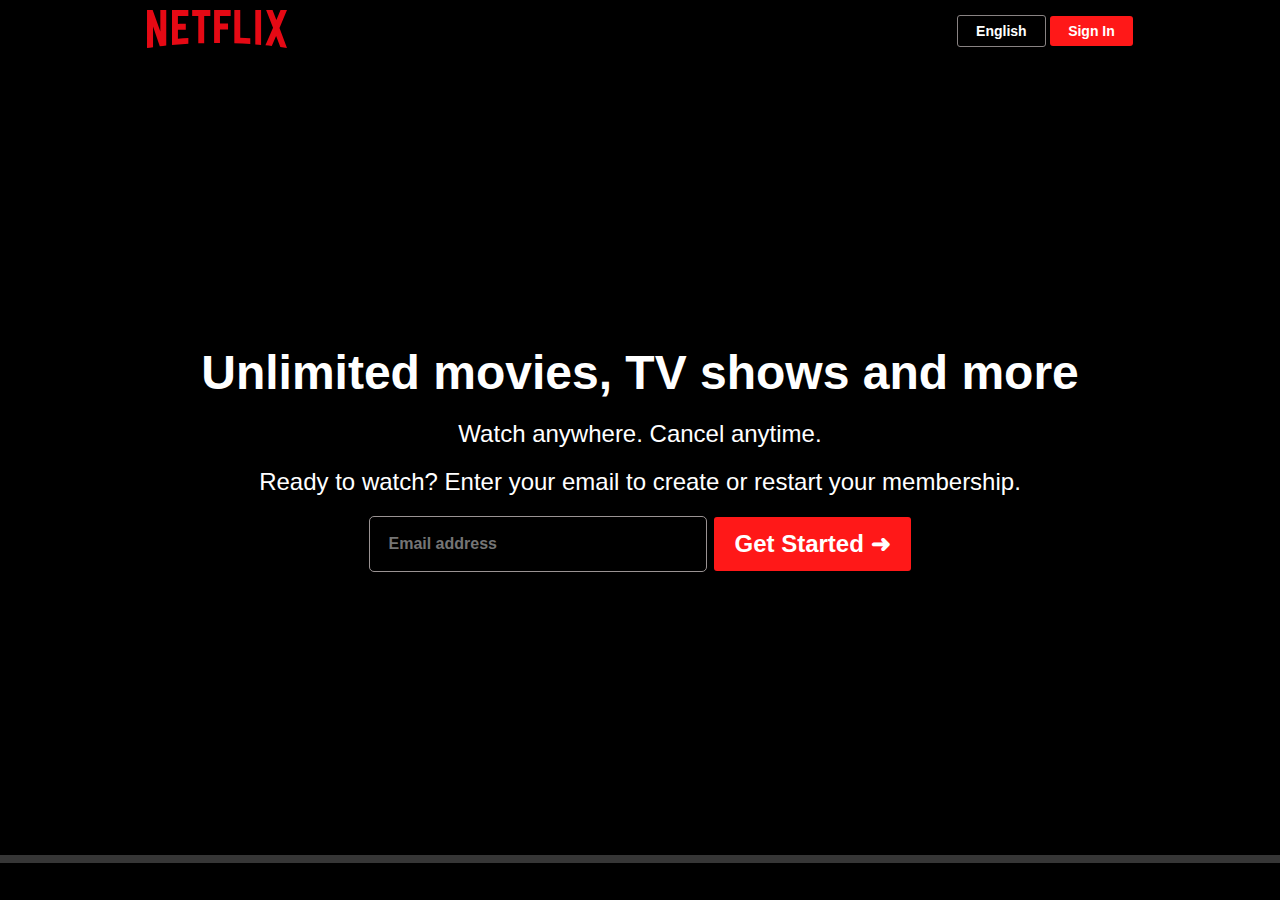
==== index.html @ cdfcf667 "17-April-24" ====
<!DOCTYPE html>
<html lang="en">

<head>
    <meta charset="UTF-8">
    <meta name="viewport" content="width=device-width, initial-scale=1.0">
    <link rel="stylesheet" href="css/index.css">
    <title>Document</title>
</head>

<body>
    <div class="main">
        <nav>
            <span><img width="53" src="assets/images/logo.svg" alt="Image 404"></span>
            <div>
                <button class="btn1">English</button>
                <button class="btn2">Sign In</button>
            </div>
        </nav>
        <div class="box">

        </div>
        <div class="hero">
            <span>Unlimited movies, TV shows and more</span>
            <span>Watch anywhere. Cancel anytime.</span>
            <span>Ready to watch? Enter your email to create or restart your membership.</span>
            <div>
                <input type="email" placeholder="Email address">
                <button class="btn3">Get Started &#10140;</button>
            </div>
        </div>
        <div class="line"></div>
    </div>
</body>

</html>
---- css/index.css ----
body{
    margin: 0;
    font-family: 'Segoe UI', Tahoma, Geneva, Verdana, sans-serif;
    background-color: black;
}

.main{
    background-image: url(assets/images/bg.jpg);
    height: 95vh;
    background-size: max(1200px,100vw);
    background-position: center center;
    background-repeat: no-repeat;
    position: relative;
}

.main .box{
    height: 95vh;
    width: 100%;
    opacity: 0.44;
    background-color: black;
    position: absolute;
    top: 0;
}

nav{
    top: 0;
    display: flex;
    max-width: 80vw;
    align-items: center;
    margin: auto;
    justify-content: space-between;
    height: 62px;
    max-width: 77vw;
}

nav img{
    width: 140px;
    position: relative;
    z-index: 10;
    
}

.hero{
    height: calc(100% - 62px);
    display: flex;
    flex-direction: column;
    color: white;
    align-items: center;
    justify-content: center;
    position: relative;
    gap: 20px;
    padding: 0px 30px;
}

.hero> :nth-child(1){
    font-weight: 900;
    font-size: 48px;
    text-align: center;
}

.hero>:nth-child(2){
    font-weight: 400;
    font-size: 24px;
    text-align: center;
}

.hero> :nth-child(3){
    font-weight: 400;
    font-size: 24px;
    text-align: center;
}

.line{
    background-color: rgb(54, 54, 54);
    height:8px
}

.btn1{
    background-color: rgba(0, 0, 0, 0.458);
    color: white;
    position: relative;
    z-index: 10;
    border: 1px solid rgb(137, 131, 131);
    padding: 7px 18px;
    font-weight: 400;
    font-size: 14px;
    border-radius: 3px;
    box-sizing: border-box;
    font-weight: bold;
}

.btn2{
    color: rgb(255, 255, 255);
    background-color: rgb(255, 24, 24);
    position: relative;
    z-index: 10;
    border: none;
    padding: 7px 18px;
    font-weight: 400;
    font-size: 14px;
    border-radius: 3px;
    font-weight: bold;
}

.btn3{
    color: rgb(255, 255, 255);
    background-color: rgb(255, 24, 24);
    position: relative;
    z-index: 10;
    border: none;
    padding: 13px 20px;
    font-size: 24px;
    border-radius: 3px;
    font-weight: bold;
}

input[type="email"]{
    color: rgb(255, 0, 0);
    background-color: rgba(0, 0, 0, 0.8);
    position: relative;
    z-index: 10;
    border: none;
    padding: 7px 18px;
    font-size: 16px;
    height: 40px;
    width: 300px;
    border-radius: 5px;
    border:1px solid rgb(154, 147, 147);
}

input[placeholder="Email address"]{
    font-weight: bold;
}

.hero>div{
    display: flex;
    align-items: center;
    gap: 7px;
}
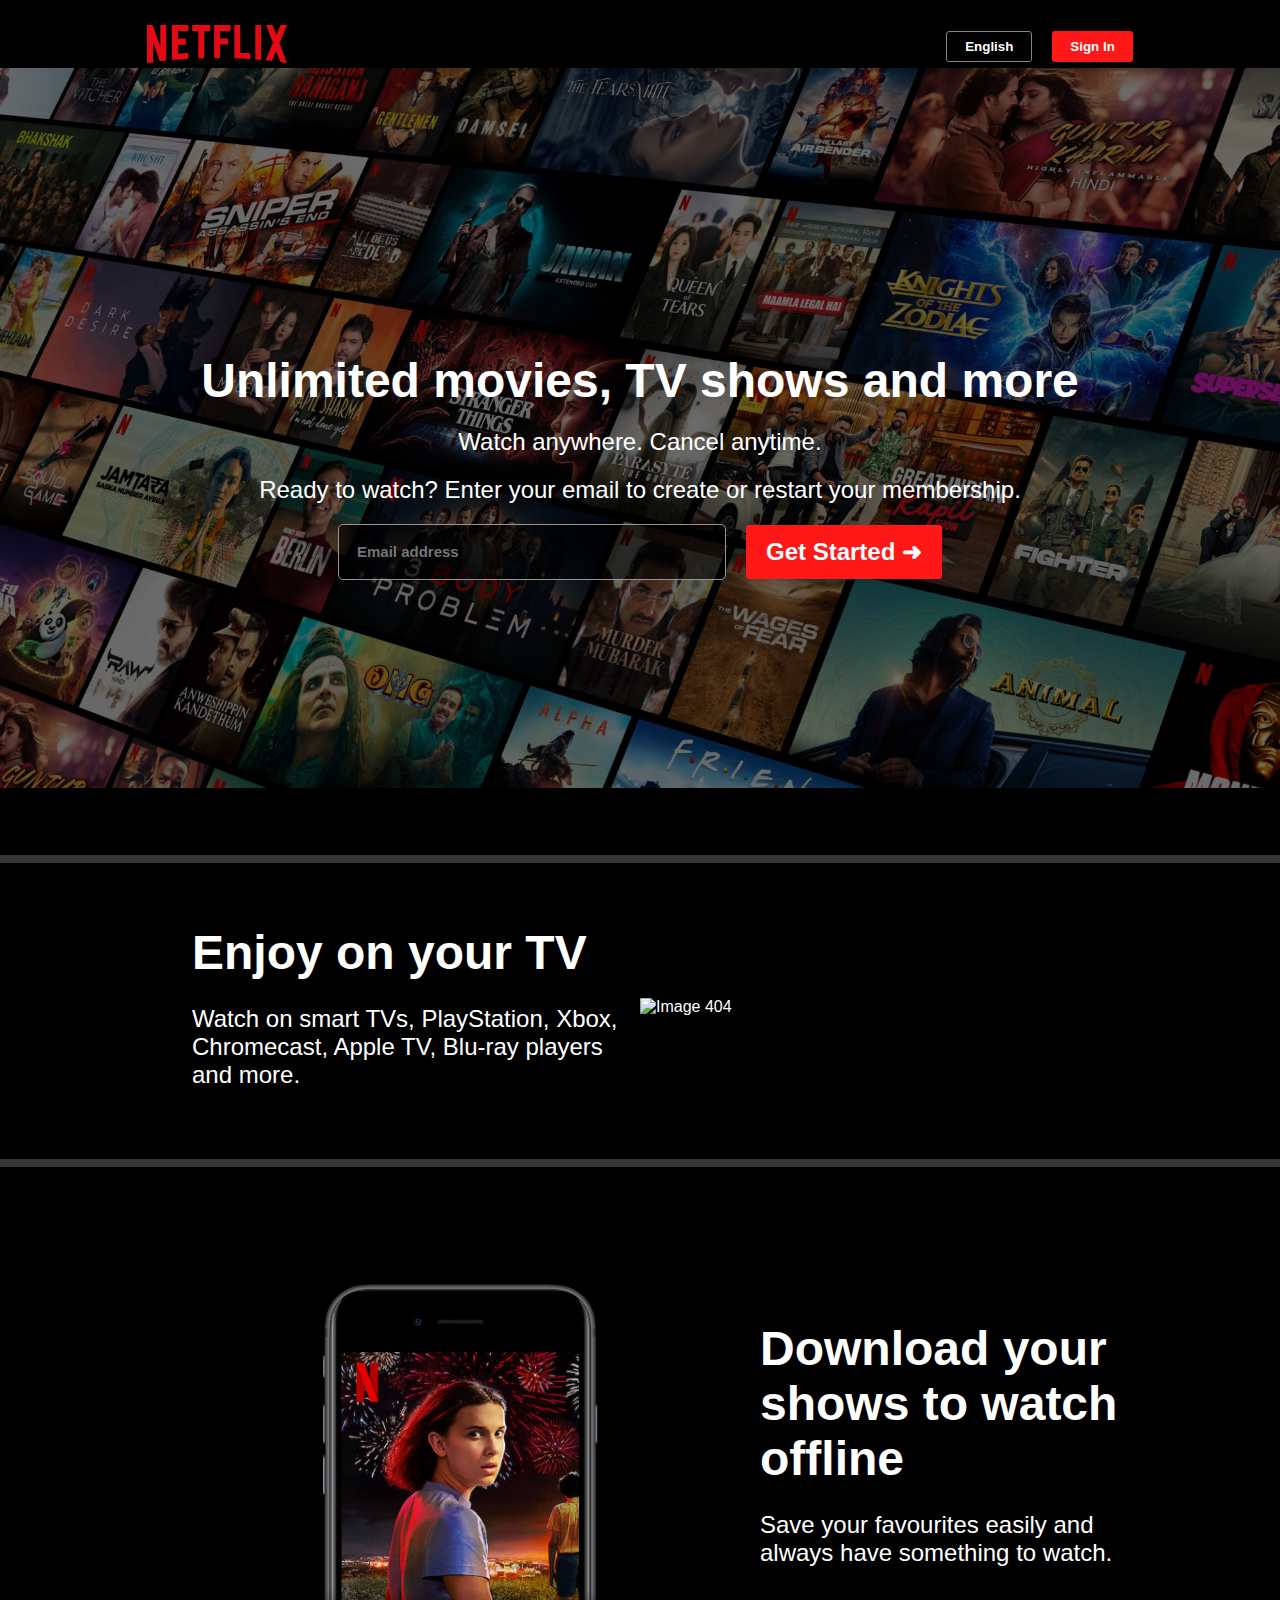
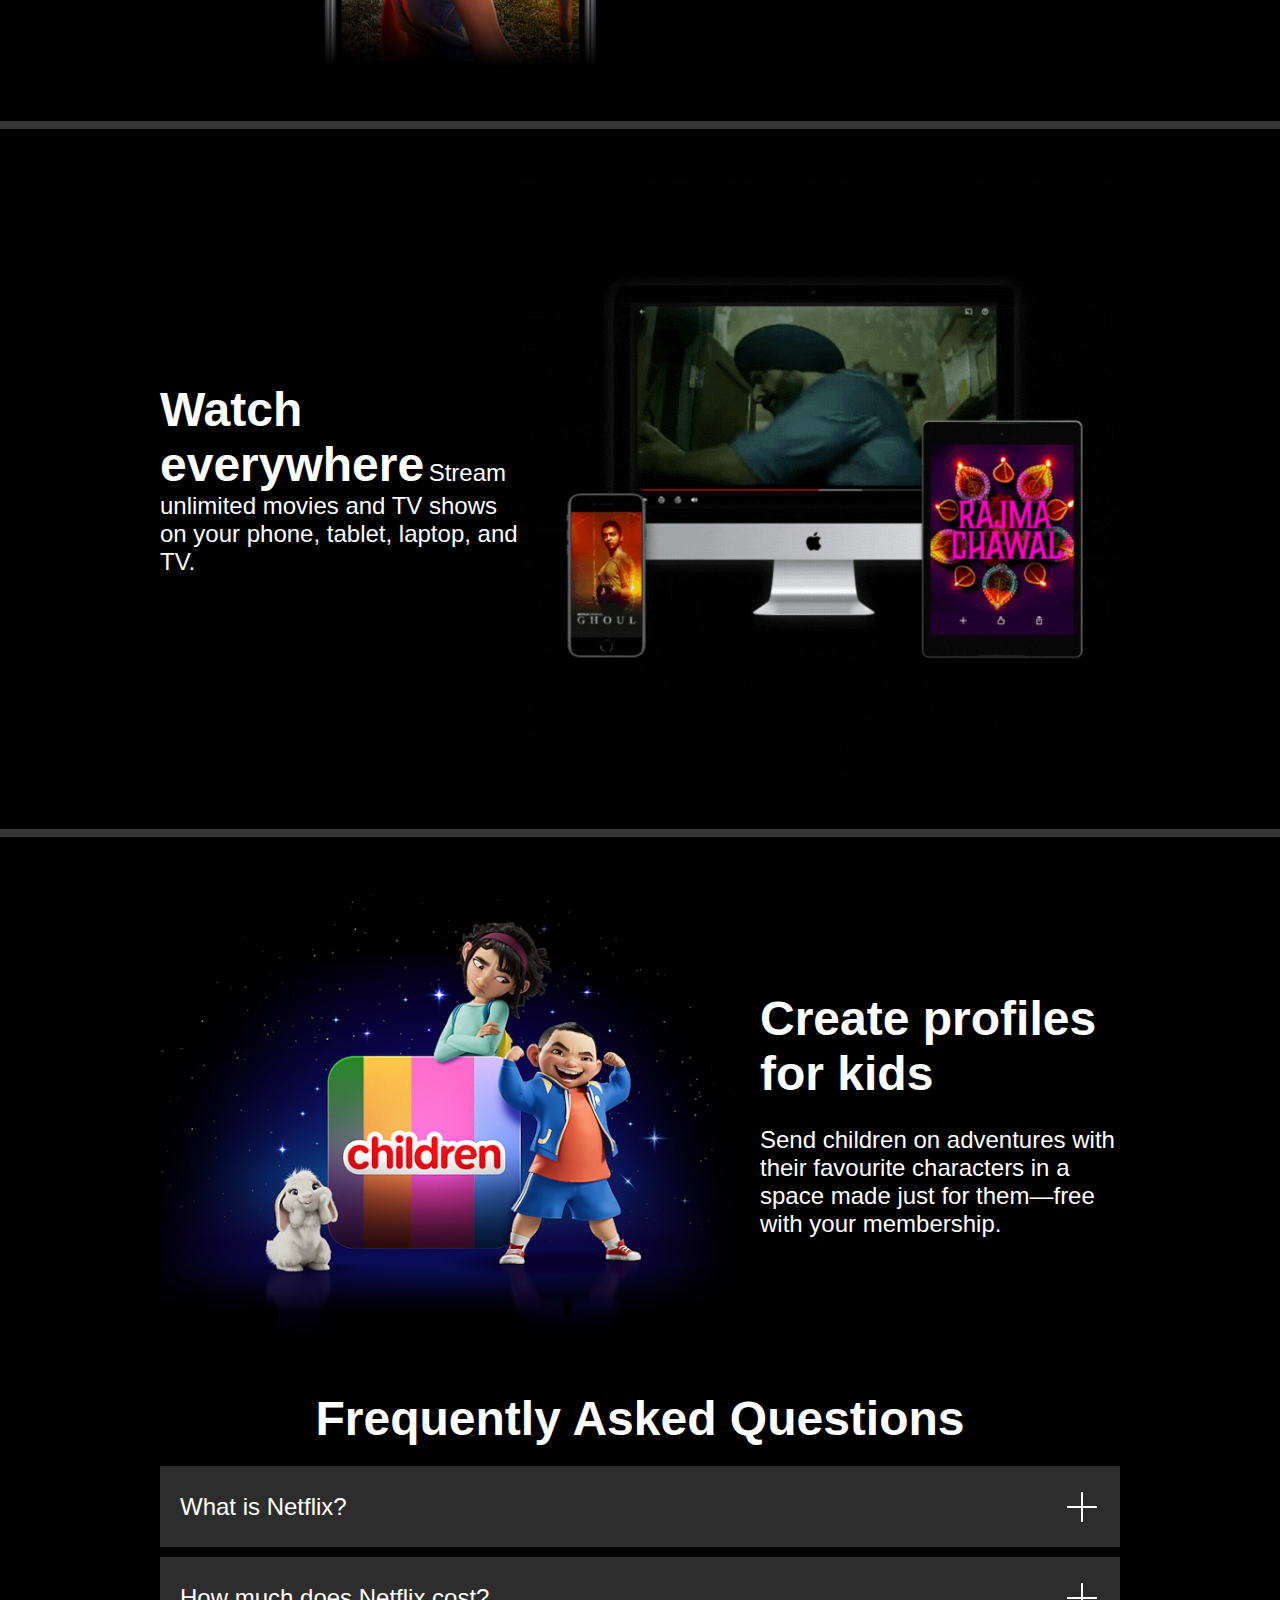
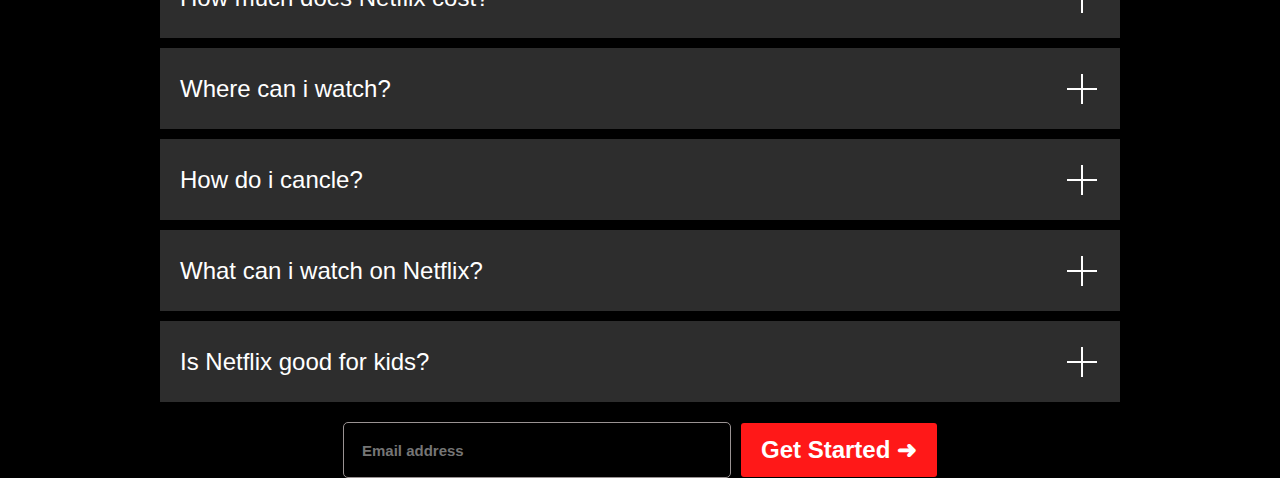
==== commit f1ed97d8: "18-April-24" ====
--- a/index.html
+++ b/index.html
@@ -5,13 +5,14 @@
     <meta charset="UTF-8">
     <meta name="viewport" content="width=device-width, initial-scale=1.0">
     <link rel="stylesheet" href="css/index.css">
+    <link rel="icon" type="image/x-icon" href="assets/favicon.ico">
     <title>Document</title>
 </head>
 
 <body>
     <div class="main">
         <nav>
-            <span><img width="53" src="assets/images/logo.svg" alt="Image 404"></span>
+            <span><img width="60" src="/assets/images/logo.svg" alt="Image 404"></span>
             <div>
                 <button class="btn1">English</button>
                 <button class="btn2">Sign In</button>
@@ -24,13 +25,96 @@
             <span>Unlimited movies, TV shows and more</span>
             <span>Watch anywhere. Cancel anytime.</span>
             <span>Ready to watch? Enter your email to create or restart your membership.</span>
-            <div>
+            <div class="email-in">
                 <input type="email" placeholder="Email address">
                 <button class="btn3">Get Started &#10140;</button>
             </div>
         </div>
         <div class="line"></div>
     </div>
+    <section class="first">
+        <div>
+            <span class="heading">Enjoy on your TV</span>
+            <span class="sub-heading">Watch on smart TVs, PlayStation, Xbox, Chromecast, Apple TV, Blu-ray players and
+                more.</span>
+        </div>
+        <div class="secImg">
+            <img src="/assets/images/first.gif" alt="Image 404">
+        </div>
+    </section>
+
+    <div class="line"></div>
+
+    <section class="second">
+        <div class="phoneImg">
+            <img src="/assets/images/mobile.jpg" alt="Image 404">
+        </div>
+        <div>
+            <span class="heading">Download your shows to watch offline</span>
+            <span class="sub-heading">Save your favourites easily and always have something to watch.</span>
+        </div>
+    </section>
+
+    <div class="line"></div>
+
+    <section class="second">
+
+        <div>
+            <span class="heading">Watch everywhere</span>
+            <span class="sub-heading">Stream unlimited movies and TV shows on your phone, tablet, laptop, and TV.</span>
+        </div>
+
+        <div class="macImg">
+            <img src="/assets/images/second.gif" alt="Image 404">
+        </div>
+    </section>
+
+    <div class="line"></div>
+
+    <section class="second">
+        <div class="phoneImg">
+            <img src="/assets/images/netflix-children.png" alt="Image 404">
+        </div>
+        <div>
+            <span class="heading">Create profiles for kids</span>
+            <span class="sub-heading">Send children on adventures with their favourite characters in a space made just
+                for them—free with your membership.</span>
+        </div>
+    </section>
+
+    <section class="faq">
+        <div><span class="heading">Frequently Asked Questions</span></div>
+        <div class="que sub-heading">
+            <div>
+                <div><span>What is Netflix?</span></div>
+                <div><img src="/assets/images/plus.svg" alt="Image 404"></div>
+            </div>
+            <div>
+                <div><span>How much does Netflix cost?</span></div>
+                <div><img src="/assets/images/plus.svg" alt="Image 404"></div>
+            </div>
+            <div>
+                <div><span>Where can i watch?</span></div>
+                <div><img src="/assets/images/plus.svg" alt="Image 404"></div>
+            </div>
+            <div>
+                <div><span>How do i cancle?</span></div>
+                <div><img src="/assets/images/plus.svg" alt="Image 404"></div>
+            </div>
+            <div>
+                <div><span>What can i watch on Netflix?</span></div>
+                <div><img src="/assets/images/plus.svg" alt="Image 404"></div>
+            </div>
+            <div>
+                <div><span>Is Netflix good for kids?</span></div>
+                <div><img src="/assets/images/plus.svg" alt="Image 404"></div>
+            </div>
+        </div>
+        <div class="email-in">
+            <input type="email" placeholder="Email address">
+            <button class="btn3">Get Started &#10140;</button>
+        </div>
+    </section>
 </body>
 
 </html>--- a/css/index.css
+++ b/css/index.css
@@ -5,7 +5,7 @@
 }
 
 .main{
-    background-image: url(assets/images/bg.jpg);
+    background-image: url(/assets/images/bg.jpg);
     height: 95vh;
     background-size: max(1200px,100vw);
     background-position: center center;
@@ -22,6 +22,11 @@
     top: 0;
 }
 
+.main div{
+    display: flex;
+    gap: 20px;
+}
+
 nav{
     top: 0;
     display: flex;
@@ -31,6 +36,7 @@
     justify-content: space-between;
     height: 62px;
     max-width: 77vw;
+    padding-top: 15px;
 }
 
 nav img{
@@ -40,8 +46,8 @@
     
 }
 
-.hero{
-    height: calc(100% - 62px);
+.hero {
+    height: calc(100% - 77px);
     display: flex;
     flex-direction: column;
     color: white;
@@ -52,88 +58,163 @@
     padding: 0px 30px;
 }
 
-.hero> :nth-child(1){
+.hero > :nth-child(1) {
     font-weight: 900;
     font-size: 48px;
     text-align: center;
 }
 
-.hero>:nth-child(2){
+.hero > :nth-child(2),
+.hero > :nth-child(3) {
     font-weight: 400;
     font-size: 24px;
     text-align: center;
 }
 
-.hero> :nth-child(3){
-    font-weight: 400;
-    font-size: 24px;
-    text-align: center;
-}
-
-.line{
+.line {
     background-color: rgb(54, 54, 54);
-    height:8px
-}
-
-.btn1{
+    height: 8px;
+}
+
+.btn1,
+.btn2,
+.btn3 {
+    color: white;
+    position: relative;
+    z-index: 10;
+    padding: 7px 18px;
+    font-weight: bold;
+    border-radius: 3px;
+}
+
+.btn1 {
     background-color: rgba(0, 0, 0, 0.458);
-    color: white;
-    position: relative;
-    z-index: 10;
     border: 1px solid rgb(137, 131, 131);
-    padding: 7px 18px;
-    font-weight: 400;
-    font-size: 14px;
-    border-radius: 3px;
-    box-sizing: border-box;
-    font-weight: bold;
-}
-
-.btn2{
-    color: rgb(255, 255, 255);
+}
+
+.btn2,
+.btn3 {
+    border: none;
+}
+
+.btn2 {
     background-color: rgb(255, 24, 24);
-    position: relative;
-    z-index: 10;
-    border: none;
-    padding: 7px 18px;
-    font-weight: 400;
-    font-size: 14px;
-    border-radius: 3px;
-    font-weight: bold;
-}
-
-.btn3{
-    color: rgb(255, 255, 255);
+}
+
+.btn3 {
     background-color: rgb(255, 24, 24);
-    position: relative;
-    z-index: 10;
-    border: none;
     padding: 13px 20px;
     font-size: 24px;
-    border-radius: 3px;
-    font-weight: bold;
-}
-
-input[type="email"]{
+}
+
+input[type="email"] {
     color: rgb(255, 0, 0);
-    background-color: rgba(0, 0, 0, 0.8);
+    background-color: rgba(0, 0, 0, 0.614);
     position: relative;
     z-index: 10;
-    border: none;
+    border: 1px solid rgb(154, 147, 147);
     padding: 7px 18px;
     font-size: 16px;
     height: 40px;
-    width: 300px;
+    width: 350px;
     border-radius: 5px;
-    border:1px solid rgb(154, 147, 147);
-}
-
-input[placeholder="Email address"]{
-    font-weight: bold;
-}
-
-.hero>div{
-    display: flex;
-    align-items: center;
-    gap: 7px;
+}
+
+input[placeholder="Email address"] {
+    font-weight: 600;
+    font-size: 15px;
+}
+
+.email-in {
+    display: flex;
+    align-items: center;
+    gap: 10px;
+}
+
+.first {
+    display: flex;
+    justify-content: center;
+    max-width: 70vw;
+    margin: auto;
+    color: white;
+    align-items: center;
+    padding: 70px 10px;
+}
+
+.first > div {
+    display: flex;
+    flex-direction: column;
+    gap: 25px;
+}
+
+.secImg img {
+    width: 35vw;
+}
+
+.heading,
+.sub-heading {
+    font-weight: 900;
+    font-size: 48px;
+    color: white;
+}
+
+.sub-heading {
+    font-weight: 400;
+    font-size: 24px;
+}
+
+.second {
+    display: flex;
+    align-items: center;
+    justify-content: center;
+    max-width: 75vw;
+    margin: auto;
+    padding: 50px 10px;
+}
+
+.second img {
+    height: 450px;
+}
+
+.second > :nth-child(2) {
+    display: flex;
+    flex-direction: column;
+    gap: 25px;
+}
+
+.macImg img {
+    height: 600px;
+}
+
+.faq {
+    display: flex;
+    flex-direction: column;
+    align-items: center;
+    justify-content: center;
+    row-gap: 20px;
+}
+
+.que {
+    display: flex;
+    flex-direction: column;
+    row-gap: 10px;
+    margin: 0px 20px;
+}
+
+.que div {
+    display: flex;
+    background-color: rgb(45, 45, 45);
+    width: 75vw;
+    height: 9vh;
+    justify-content: space-between;
+    align-items: center;
+    margin: 0px 20px;
+}
+
+.que div div {
+    width: fit-content;
+}
+
+.tes1 img {
+    filter: hue-rotate(100deg);
 }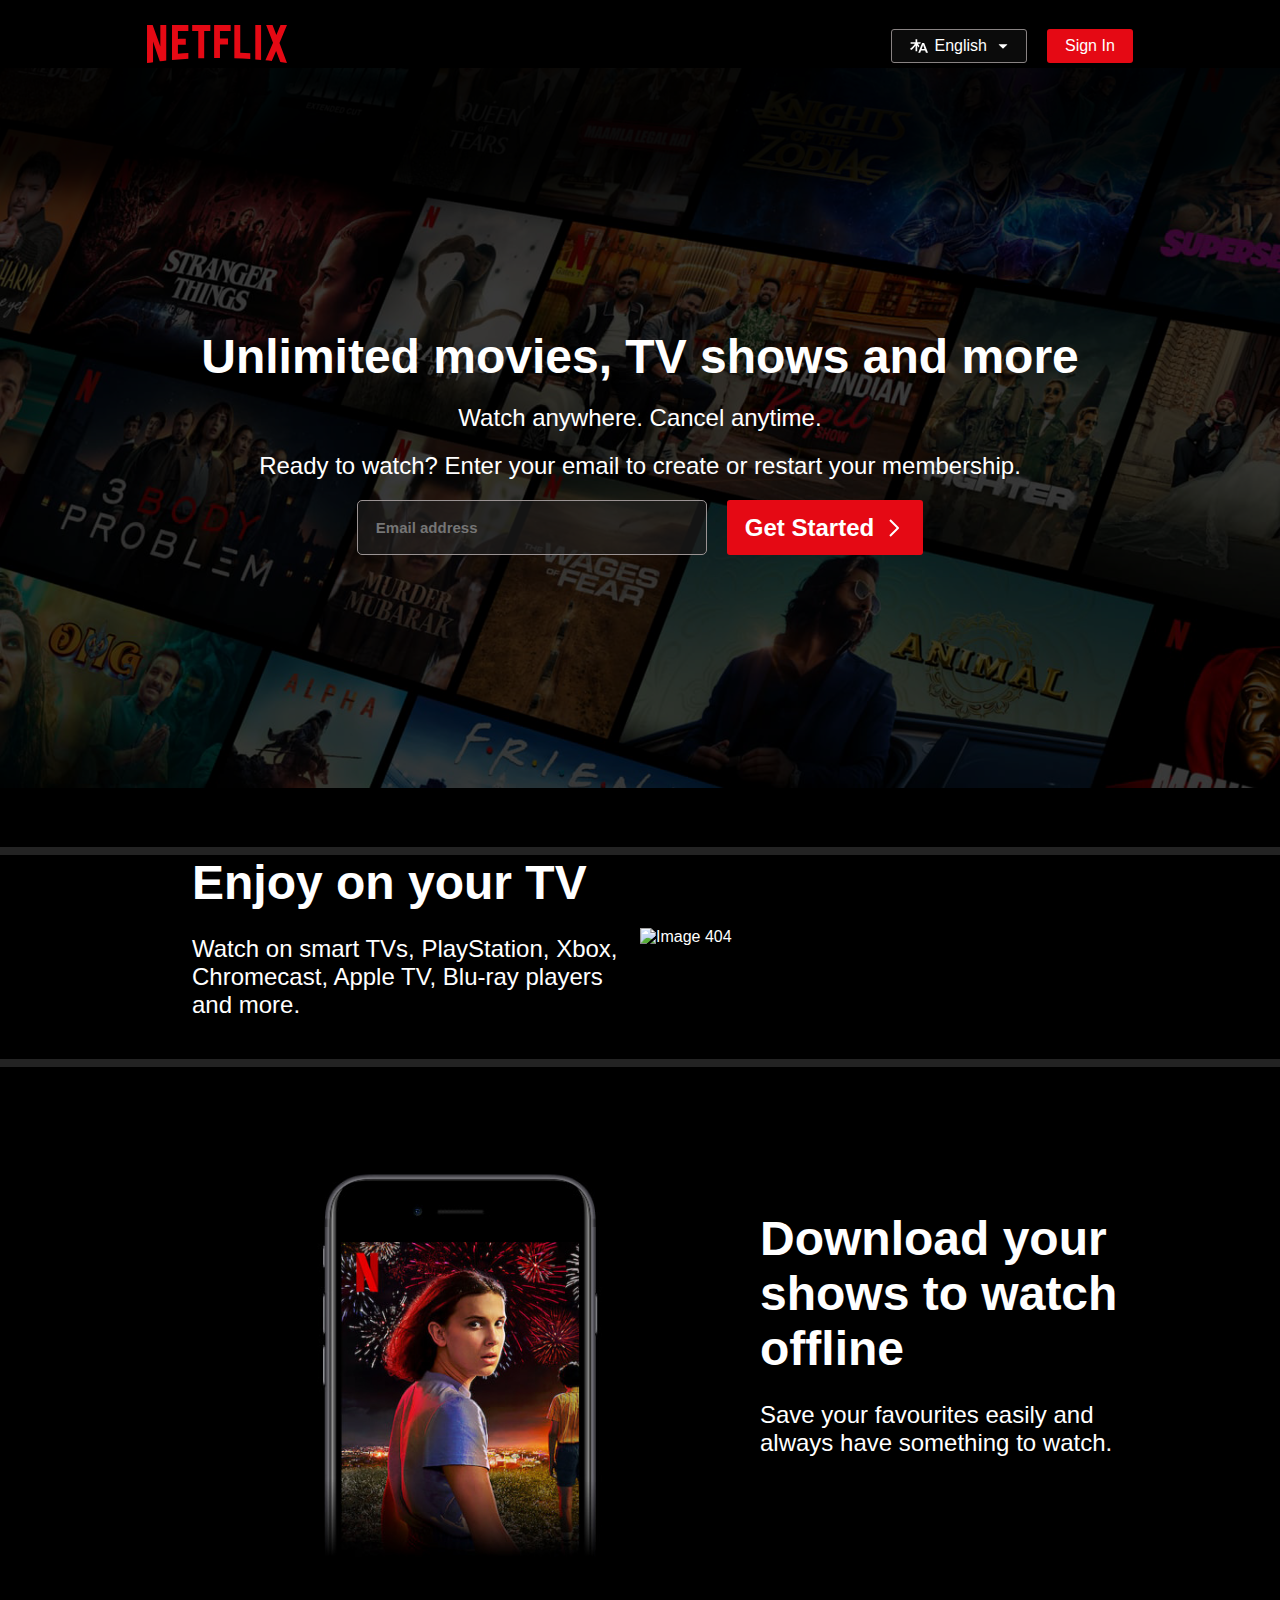
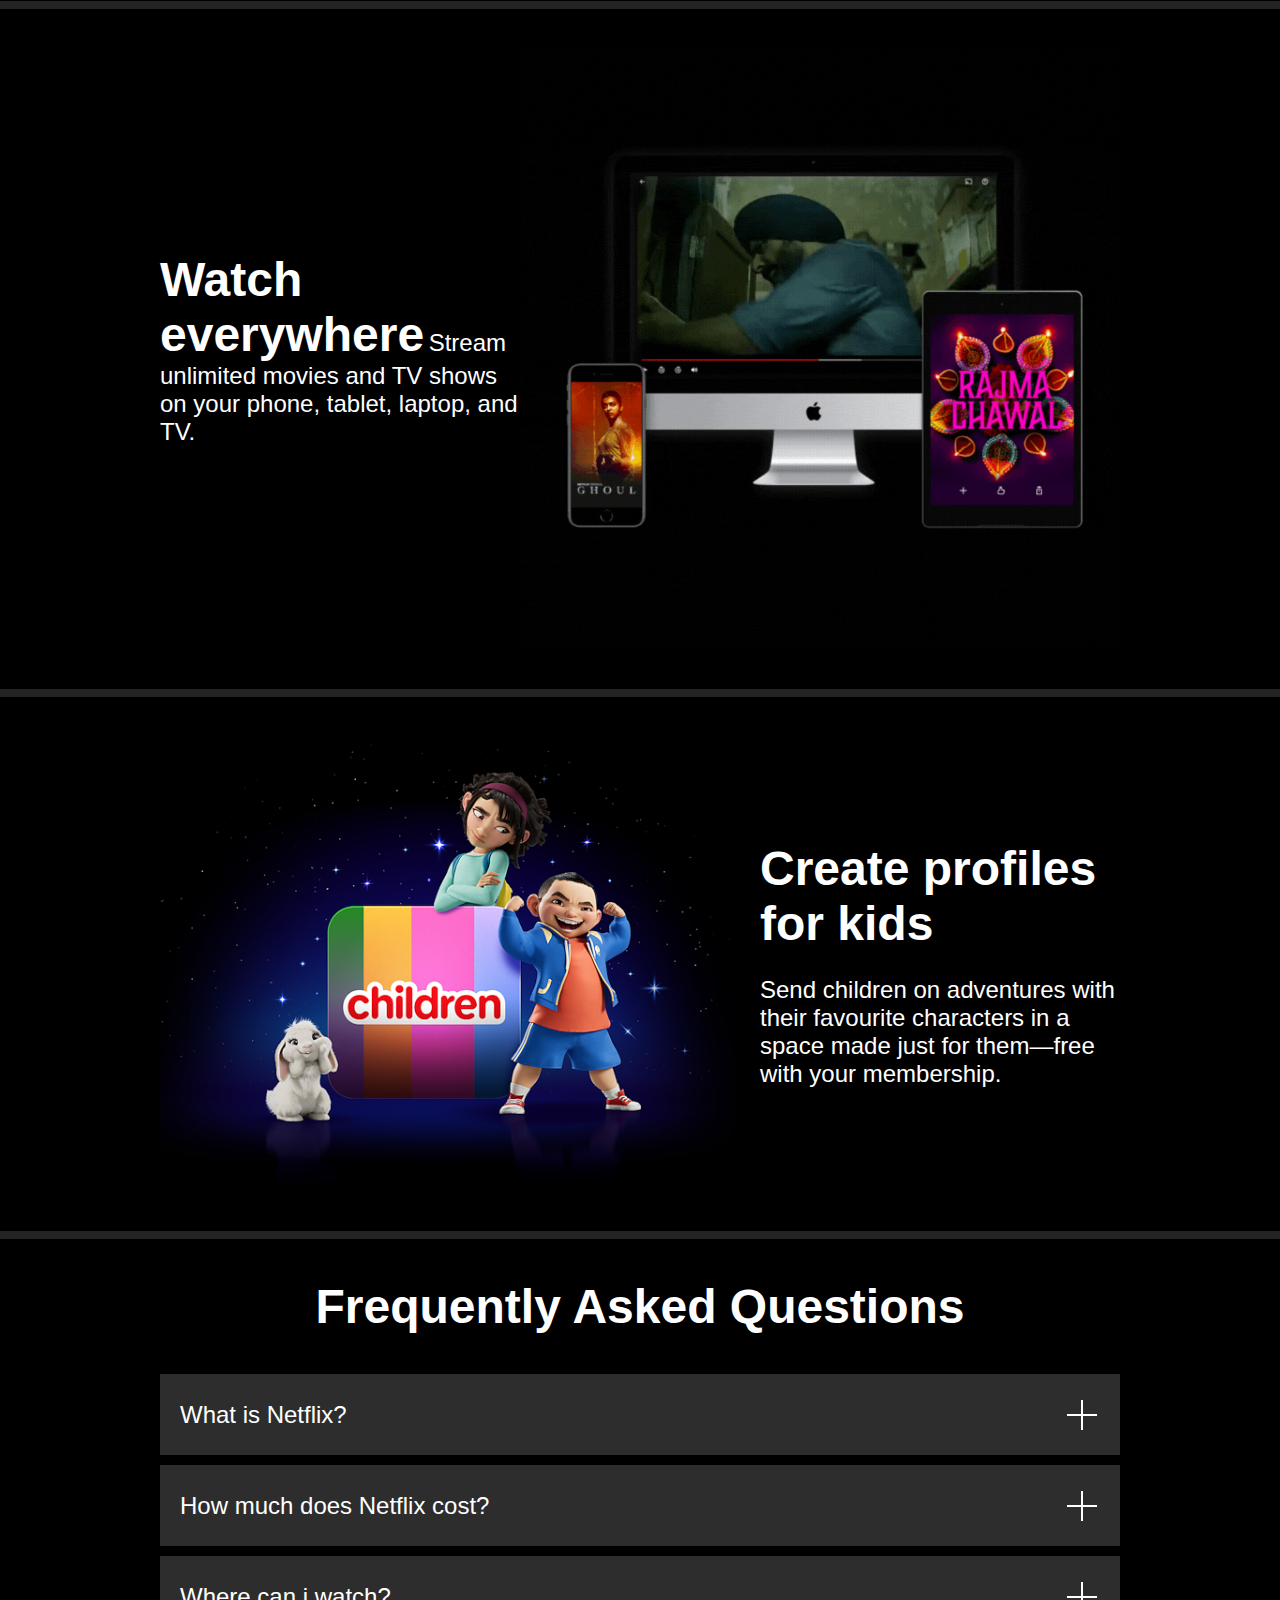
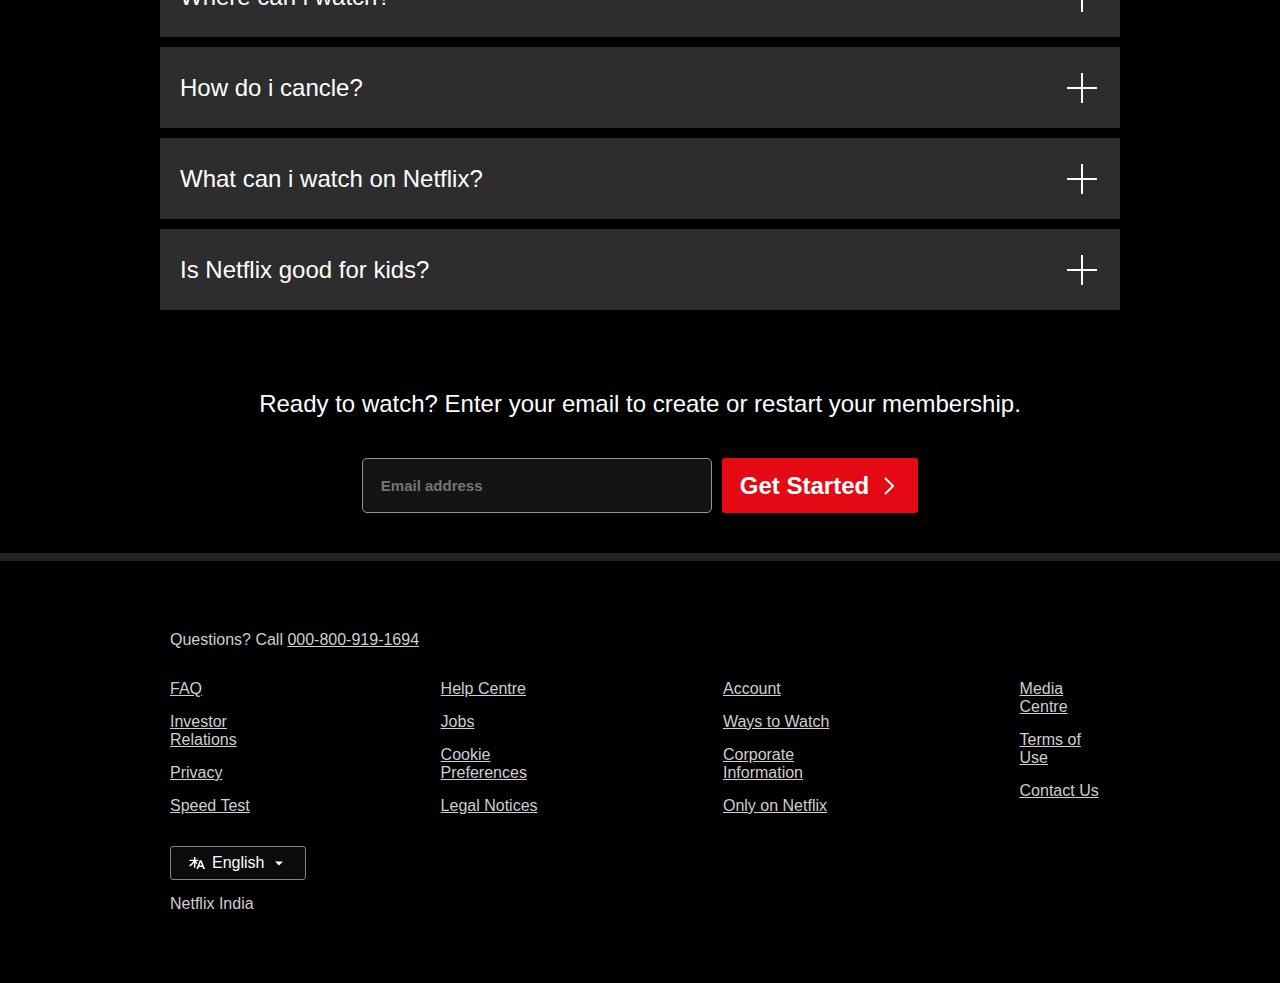
==== commit fb713466: "19-April-24" ====
--- a/index.html
+++ b/index.html
@@ -14,7 +14,7 @@
         <nav>
             <span><img width="60" src="/assets/images/logo.svg" alt="Image 404"></span>
             <div>
-                <button class="btn1">English</button>
+                <button class="btn1"><img src="/assets/images/lang.svg"> English <img src="/assets/images/down-arrow-fill.svg"></button>
                 <button class="btn2">Sign In</button>
             </div>
         </nav>
@@ -27,7 +27,7 @@
             <span>Ready to watch? Enter your email to create or restart your membership.</span>
             <div class="email-in">
                 <input type="email" placeholder="Email address">
-                <button class="btn3">Get Started &#10140;</button>
+                <button class="btn3">Get Started <img src="/assets/images/right-arrow.svg" alt=""></button>
             </div>
         </div>
         <div class="line"></div>
@@ -81,7 +81,7 @@
                 for them—free with your membership.</span>
         </div>
     </section>
-
+    <div class="line"></div>
     <section class="faq">
         <div><span class="heading">Frequently Asked Questions</span></div>
         <div class="que sub-heading">
@@ -110,11 +110,62 @@
                 <div><img src="/assets/images/plus.svg" alt="Image 404"></div>
             </div>
         </div>
+        <div class="email-text sub-heading"><span>Ready to watch? Enter your email to create or restart your
+                membership.</span></div>
         <div class="email-in">
             <input type="email" placeholder="Email address">
-            <button class="btn3">Get Started &#10140;</button>
+            <button class="btn3">Get Started <img src="/assets/images/right-arrow.svg" alt=""></button>
         </div>
     </section>
+    <div class="line"></div>
+
+    <footer>
+        <div class="footer">
+            <div><div></div><span>Questions? Call <a href="tel:000-800-919-1694">000-800-919-1694</a></span></div>
+            <div class="flink">
+                <div>
+                    <ul>
+                        <li>FAQ</li>
+                        <li>Investor Relations</li>
+                        <li>Privacy</li>
+                        <li>Speed Test</li>
+                    </ul>
+                </div>
+                <div>
+                    <ul>
+                        <li>Help Centre</li>
+                        <li>Jobs</li>
+                        <li>Cookie Preferences</li>
+                        <li>Legal Notices</li>
+                    </ul>
+                </div>
+                <div>
+                    <ul>
+                        <li>Account</li>
+                        <li>Ways to Watch</li>
+                        <li>Corporate Information</li>
+                        <li>Only on Netflix</li>
+                    </ul>
+                </div>
+                <div>
+                    <ul>
+                        <li>Media Centre</li>
+                        <li>Terms of Use</li>
+                        <li>Contact Us</li>
+                    </ul>
+                </div>
+            </div>
+            <div>
+                <button class="btn1"><img src="/assets/images/lang.svg"> English <img src="assets/images/down-arrow-fill.svg"></button>
+            </div>
+            <div>
+                <span>
+                    Netflix India
+                </span>
+            </div>
+        </div>
+    </footer>
+
 </body>
 
 </html>--- a/css/index.css
+++ b/css/index.css
@@ -1,33 +1,34 @@
-body{
+body {
     margin: 0;
     font-family: 'Segoe UI', Tahoma, Geneva, Verdana, sans-serif;
     background-color: black;
 }
 
-.main{
-    background-image: url(/assets/images/bg.jpg);
+.main {
+    background-image: url(/assets/images/bg.png);
     height: 95vh;
-    background-size: max(1200px,100vw);
+    background-size: max(1200px, 100vw);
     background-position: center center;
     background-repeat: no-repeat;
     position: relative;
 }
 
-.main .box{
+.main .box {
     height: 95vh;
     width: 100%;
-    opacity: 0.44;
+    opacity: 0.7;
     background-color: black;
     position: absolute;
     top: 0;
 }
 
-.main div{
+.main div {
     display: flex;
     gap: 20px;
-}
-
-nav{
+    
+}
+
+nav {
     top: 0;
     display: flex;
     max-width: 80vw;
@@ -39,15 +40,15 @@
     padding-top: 15px;
 }
 
-nav img{
+nav>span>img {
     width: 140px;
     position: relative;
     z-index: 10;
-    
+
 }
 
 .hero {
-    height: calc(100% - 77px);
+    height: calc(100% - 125px);
     display: flex;
     flex-direction: column;
     color: white;
@@ -58,22 +59,24 @@
     padding: 0px 30px;
 }
 
-.hero > :nth-child(1) {
+.hero> :nth-child(1) {
     font-weight: 900;
     font-size: 48px;
     text-align: center;
 }
 
-.hero > :nth-child(2),
-.hero > :nth-child(3) {
+.hero> :nth-child(2),
+.hero> :nth-child(3) {
     font-weight: 400;
     font-size: 24px;
     text-align: center;
 }
 
 .line {
-    background-color: rgb(54, 54, 54);
+    background-color: rgb(35,35,35);
     height: 8px;
+    margin: 40px 0px;
+    position: relative;
 }
 
 .btn1,
@@ -83,40 +86,58 @@
     position: relative;
     z-index: 10;
     padding: 7px 18px;
+    font-weight: 400;
+    font-size: 16px;
+    border-radius: 3px;
+    cursor: pointer;
+    font-family: Arial, Helvetica, sans-serif;
+}
+
+.btn1 {
+    background-color: rgba(55, 55, 55, 0.201);
+    border: 1px solid rgb(137, 131, 131);
+    display: flex;
+    justify-content: space-around;
+    gap: 7px;
+}
+
+.btn2,
+.btn3 {
+    border: none;
+}
+
+.btn2,
+.btn3 {
+    background-color: rgb(229, 9, 20);
+}
+
+.btn2:hover,
+.btn3:hover {
+    background-color: rgb(201, 0, 0);
+    transition: 0.3s ease-in-out;
+}
+
+.btn3 {
+    font-size: 24px;
     font-weight: bold;
-    border-radius: 3px;
-}
-
-.btn1 {
-    background-color: rgba(0, 0, 0, 0.458);
-    border: 1px solid rgb(137, 131, 131);
-}
-
-.btn2,
-.btn3 {
-    border: none;
-}
-
-.btn2 {
-    background-color: rgb(255, 24, 24);
-}
-
-.btn3 {
-    background-color: rgb(255, 24, 24);
-    padding: 13px 20px;
-    font-size: 24px;
+    display: flex;
+    justify-content: space-around;
+    gap: 7px;
+    height: 55px;
+    align-items: center;
 }
 
 input[type="email"] {
     color: rgb(255, 0, 0);
-    background-color: rgba(0, 0, 0, 0.614);
+    background-color: rgba(33, 32, 32, 0.614);
     position: relative;
     z-index: 10;
     border: 1px solid rgb(154, 147, 147);
     padding: 7px 18px;
     font-size: 16px;
-    height: 40px;
+    box-sizing: border-box;
     width: 350px;
+    height: 55px;
     border-radius: 5px;
 }
 
@@ -138,10 +159,10 @@
     margin: auto;
     color: white;
     align-items: center;
-    padding: 70px 10px;
-}
-
-.first > div {
+    padding: 0px 10px;
+}
+
+.first>div {
     display: flex;
     flex-direction: column;
     gap: 25px;
@@ -169,14 +190,14 @@
     justify-content: center;
     max-width: 75vw;
     margin: auto;
-    padding: 50px 10px;
+    padding: 0px 10px;
 }
 
 .second img {
     height: 450px;
 }
 
-.second > :nth-child(2) {
+.second> :nth-child(2) {
     display: flex;
     flex-direction: column;
     gap: 25px;
@@ -191,7 +212,7 @@
     flex-direction: column;
     align-items: center;
     justify-content: center;
-    row-gap: 20px;
+    row-gap: 40px;
 }
 
 .que {
@@ -211,10 +232,49 @@
     margin: 0px 20px;
 }
 
+.que div:hover{
+    filter: brightness(150%);
+    transition: 0.35s ease-in-out;
+}
+
 .que div div {
     width: fit-content;
-}
-
-.tes1 img {
-    filter: hue-rotate(100deg);
+    background-color: rgba(255, 255, 255, 0);
+}
+
+.email-text {
+    margin-top: 40px;
+}
+
+footer, a{
+    color: #d0cece;
+    font-weight: 400;
+    font-size: 16px;
+}
+
+.flink{
+    display: flex;
+    justify-items: start;
+    justify-content: start;
+    column-gap: 150px;
+}
+
+.footer{
+    display: flex;
+    flex-direction: column;
+    gap: 15px;
+    margin: 70px 170px;
+}
+
+li{
+    list-style: none;
+    text-decoration: underline;
+    cursor: pointer;
+}
+
+ul{
+    padding: 0;
+    display: flex;
+    flex-direction: column;
+    gap: 15px;
 }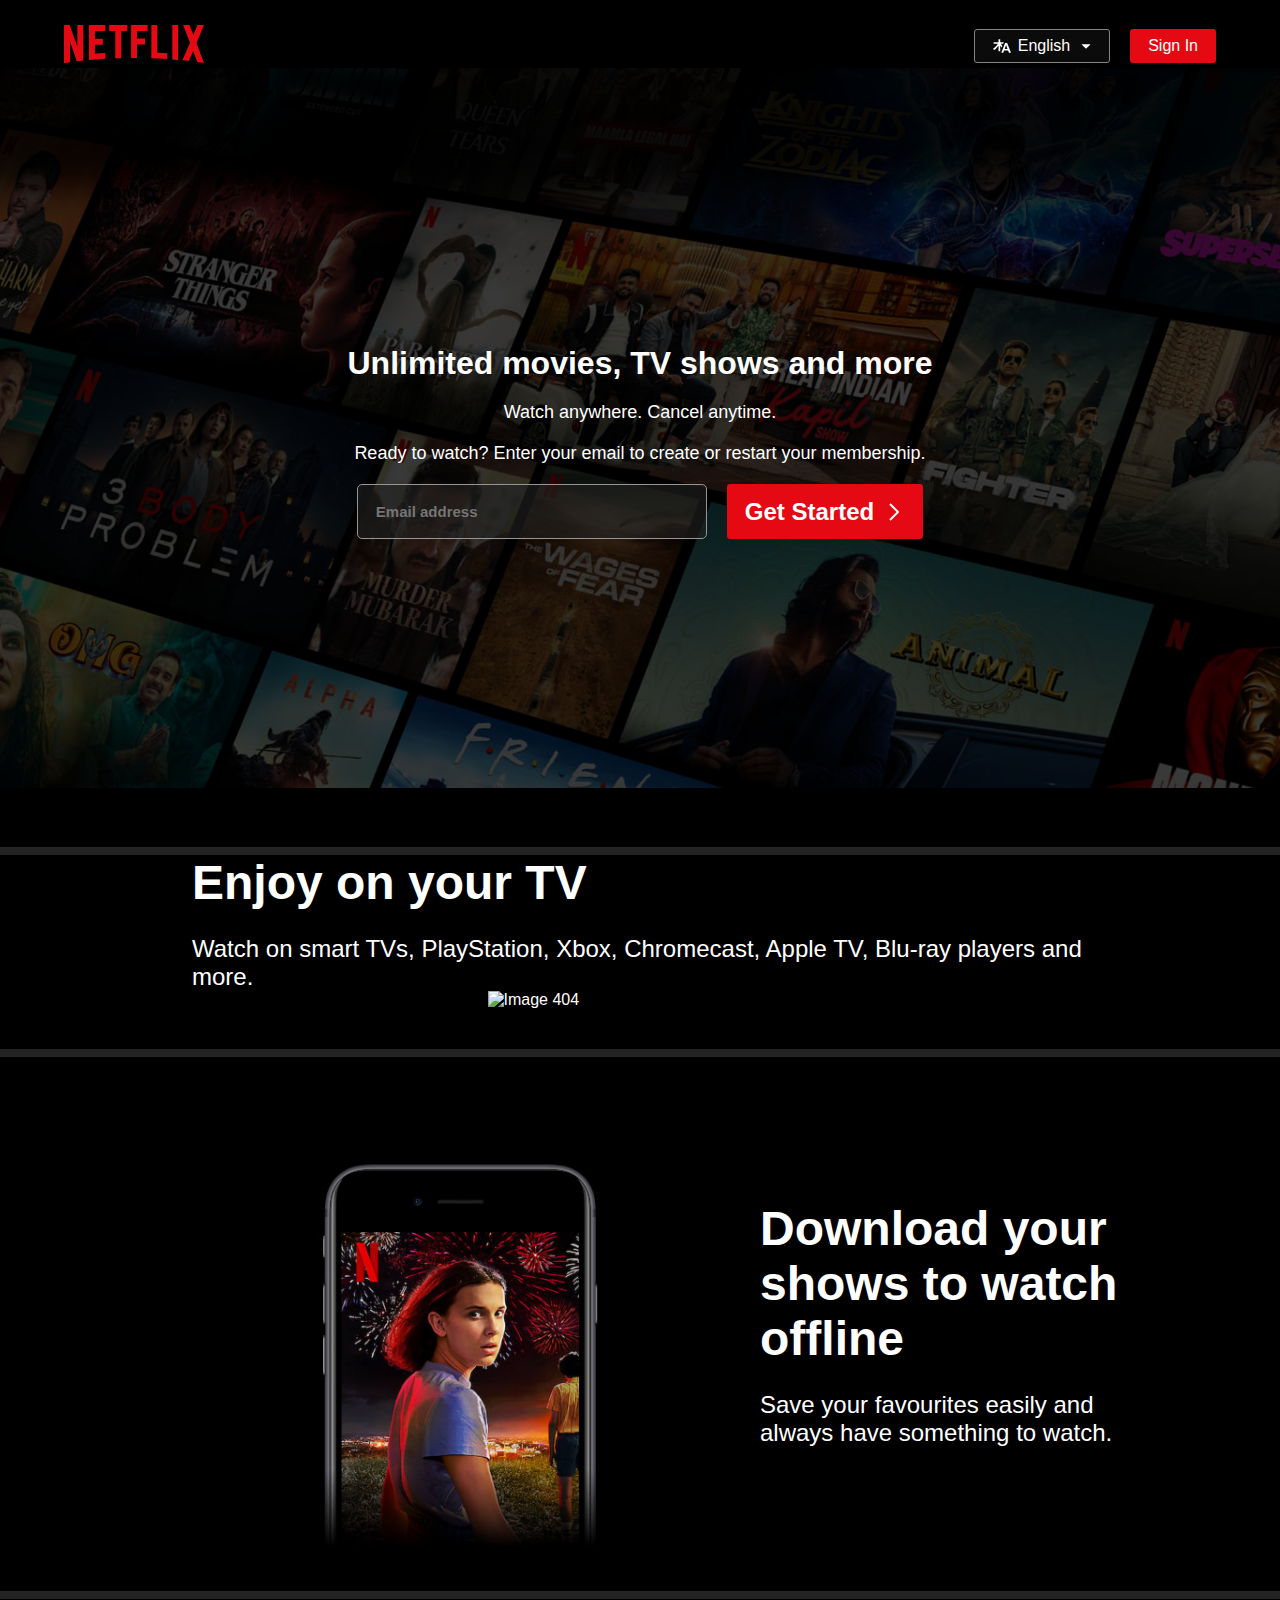
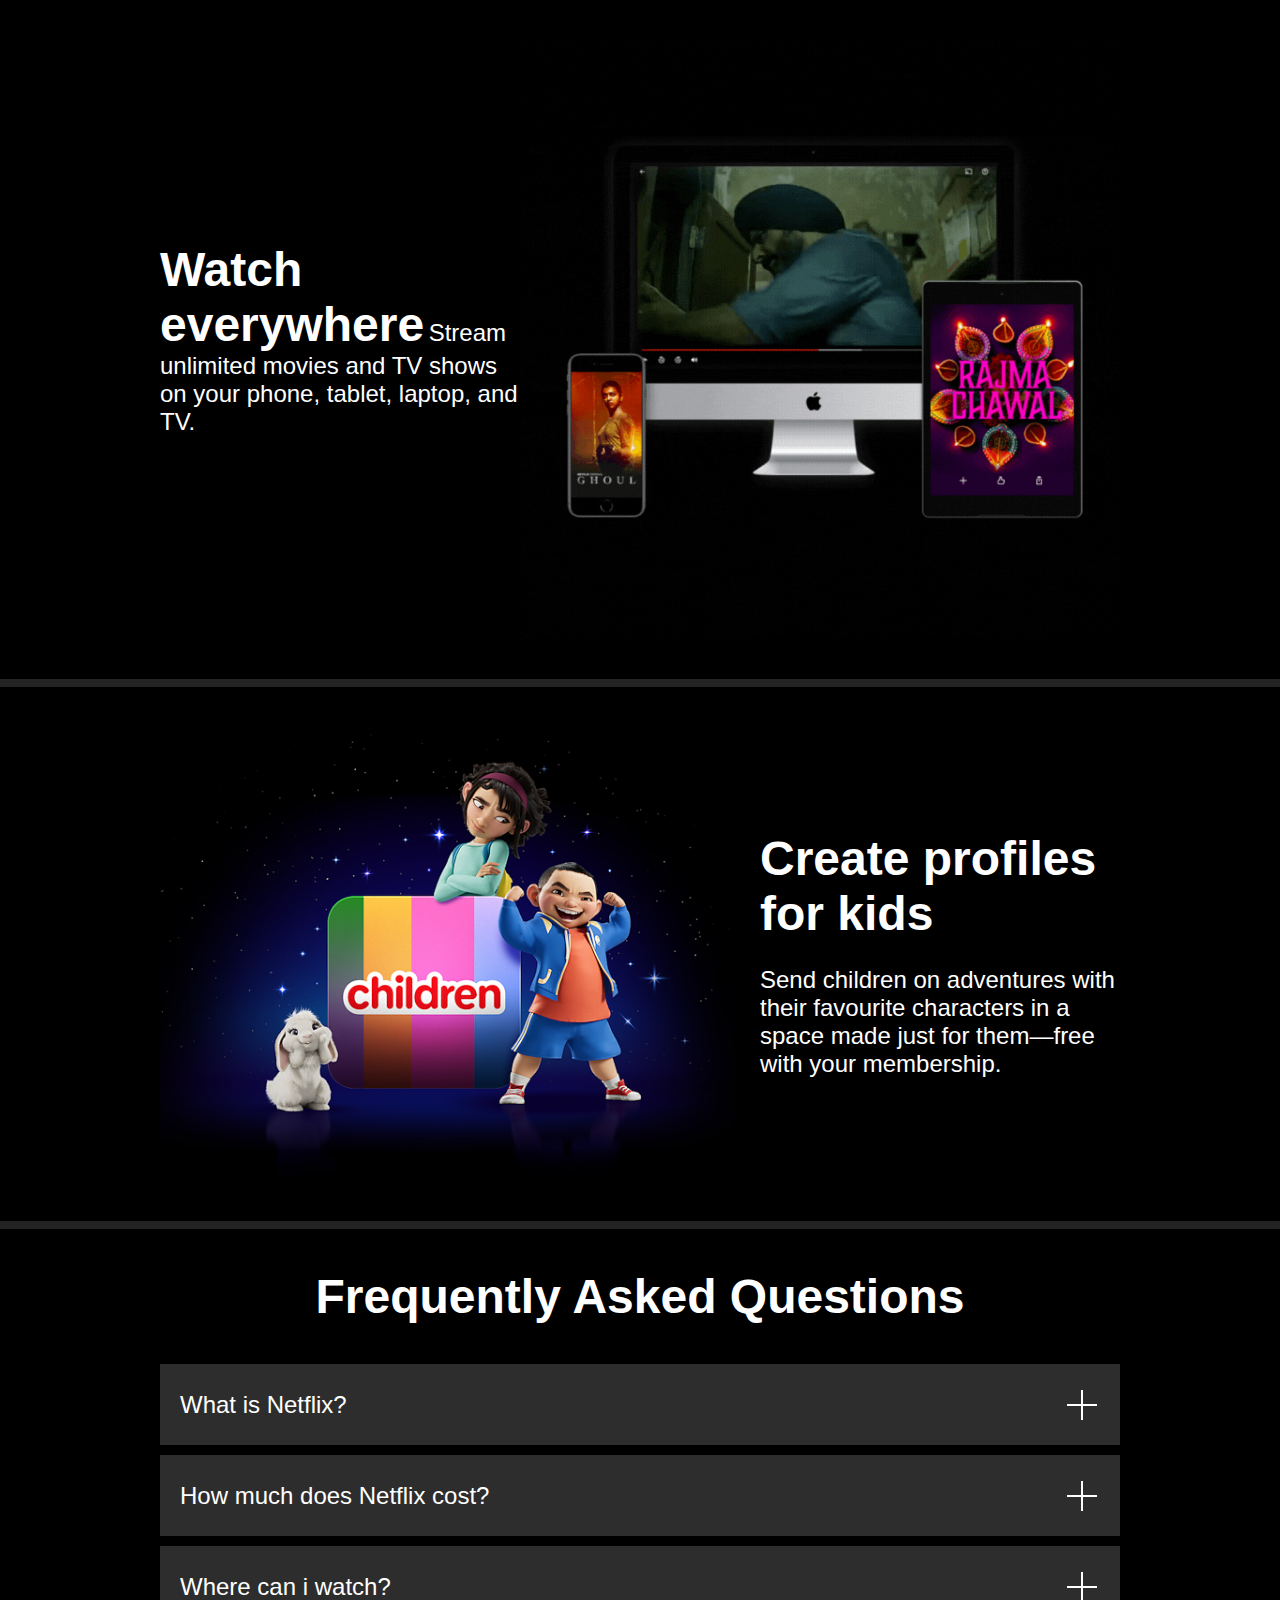
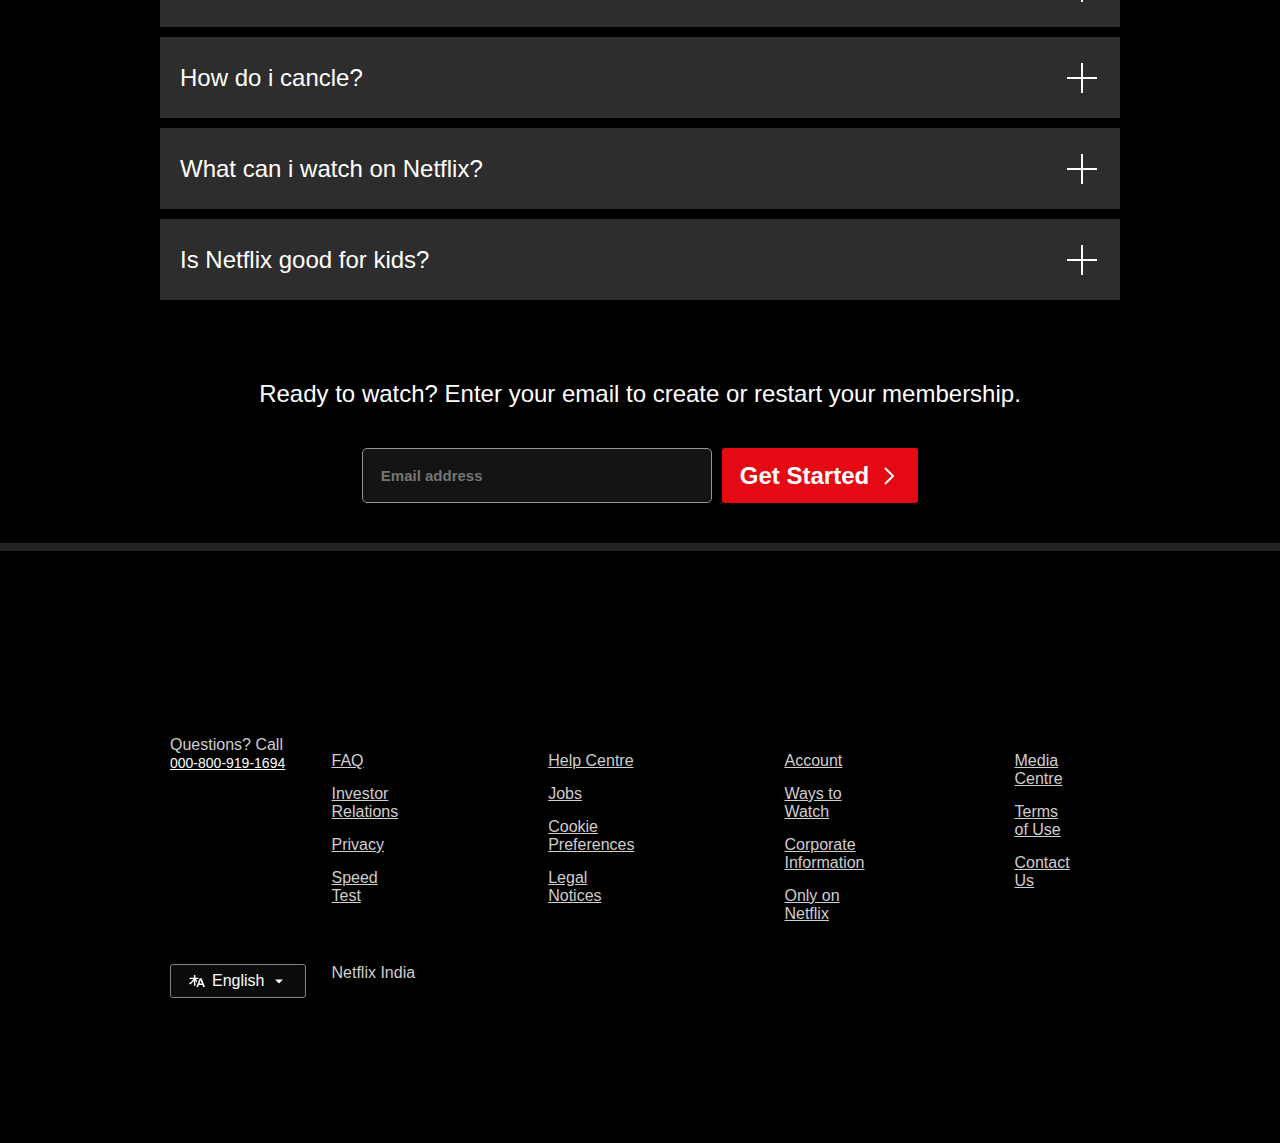
==== commit ddb8a9f4: "20-April-24" ====
--- a/index.html
+++ b/index.html
@@ -12,9 +12,9 @@
 <body>
     <div class="main">
         <nav>
-            <span><img width="60" src="/assets/images/logo.svg" alt="Image 404"></span>
+            <span><img width="60" src="assets/images/logo.svg" alt="Image 404"></span>
             <div>
-                <button class="btn1"><img src="/assets/images/lang.svg"> English <img src="/assets/images/down-arrow-fill.svg"></button>
+                <button class="btn1"><img src="assets/images/lang.svg"> English <img src="assets/images/down-arrow-fill.svg"></button>
                 <button class="btn2">Sign In</button>
             </div>
         </nav>
@@ -27,7 +27,7 @@
             <span>Ready to watch? Enter your email to create or restart your membership.</span>
             <div class="email-in">
                 <input type="email" placeholder="Email address">
-                <button class="btn3">Get Started <img src="/assets/images/right-arrow.svg" alt=""></button>
+                <button class="btn3">Get Started <img src="assets/images/right-arrow.svg" alt=""></button>
             </div>
         </div>
         <div class="line"></div>
@@ -39,7 +39,7 @@
                 more.</span>
         </div>
         <div class="secImg">
-            <img src="/assets/images/first.gif" alt="Image 404">
+            <img src="assets/images/first.gif" alt="Image 404">
         </div>
     </section>
 
@@ -47,7 +47,7 @@
 
     <section class="second">
         <div class="phoneImg">
-            <img src="/assets/images/mobile.jpg" alt="Image 404">
+            <img src="assets/images/mobile.jpg" alt="Image 404">
         </div>
         <div>
             <span class="heading">Download your shows to watch offline</span>
@@ -65,7 +65,7 @@
         </div>
 
         <div class="macImg">
-            <img src="/assets/images/second.gif" alt="Image 404">
+            <img src="assets/images/second.gif" alt="Image 404">
         </div>
     </section>
 
@@ -73,7 +73,7 @@
 
     <section class="second">
         <div class="phoneImg">
-            <img src="/assets/images/netflix-children.png" alt="Image 404">
+            <img src="assets/images/netflix-children.png" alt="Image 404">
         </div>
         <div>
             <span class="heading">Create profiles for kids</span>
@@ -87,34 +87,34 @@
         <div class="que sub-heading">
             <div>
                 <div><span>What is Netflix?</span></div>
-                <div><img src="/assets/images/plus.svg" alt="Image 404"></div>
+                <div><img src="assets/images/plus.svg" alt="Image 404"></div>
             </div>
             <div>
                 <div><span>How much does Netflix cost?</span></div>
-                <div><img src="/assets/images/plus.svg" alt="Image 404"></div>
+                <div><img src="assets/images/plus.svg" alt="Image 404"></div>
             </div>
             <div>
                 <div><span>Where can i watch?</span></div>
-                <div><img src="/assets/images/plus.svg" alt="Image 404"></div>
+                <div><img src="assets/images/plus.svg" alt="Image 404"></div>
             </div>
             <div>
                 <div><span>How do i cancle?</span></div>
-                <div><img src="/assets/images/plus.svg" alt="Image 404"></div>
+                <div><img src="assets/images/plus.svg" alt="Image 404"></div>
             </div>
             <div>
                 <div><span>What can i watch on Netflix?</span></div>
-                <div><img src="/assets/images/plus.svg" alt="Image 404"></div>
+                <div><img src="assets/images/plus.svg" alt="Image 404"></div>
             </div>
             <div>
                 <div><span>Is Netflix good for kids?</span></div>
-                <div><img src="/assets/images/plus.svg" alt="Image 404"></div>
+                <div><img src="assets/images/plus.svg" alt="Image 404"></div>
             </div>
         </div>
         <div class="email-text sub-heading"><span>Ready to watch? Enter your email to create or restart your
                 membership.</span></div>
         <div class="email-in">
             <input type="email" placeholder="Email address">
-            <button class="btn3">Get Started <img src="/assets/images/right-arrow.svg" alt=""></button>
+            <button class="btn3">Get Started <img src="assets/images/right-arrow.svg" alt=""></button>
         </div>
     </section>
     <div class="line"></div>
@@ -156,7 +156,7 @@
                 </div>
             </div>
             <div>
-                <button class="btn1"><img src="/assets/images/lang.svg"> English <img src="assets/images/down-arrow-fill.svg"></button>
+                <button class="btn1"><img src="assets/images/lang.svg"> English <img src="assets/images/down-arrow-fill.svg"></button>
             </div>
             <div>
                 <span>
--- a/css/index.css
+++ b/css/index.css
@@ -5,7 +5,7 @@
 }
 
 .main {
-    background-image: url(/assets/images/bg.png);
+    background-image: url("../assets/images/bg.png");
     height: 95vh;
     background-size: max(1200px, 100vw);
     background-position: center center;
@@ -277,4 +277,83 @@
     display: flex;
     flex-direction: column;
     gap: 15px;
+}
+
+
+@media screen and (max-width: 1300px) {
+
+    nav{
+        max-width: 90vw;
+    }
+
+    .first {
+        flex-wrap: wrap;
+    }
+
+    .secImg img {
+        width: 305px;
+    }
+
+    .secImg video {
+        width: 305px;
+    }
+
+    .hero> :nth-child(1) {
+        font-size: 32px;
+    }
+
+    .hero> :nth-child(2) {
+        font-size: 18px;
+    }
+
+    .hero> :nth-child(3) {
+        font-size: 18px;
+    }
+
+    .hero-buttons {
+        display: flex;
+        flex-direction: column;
+        align-items: center;
+        justify-content: center;
+        gap: 16px;
+    }
+
+    .faq h2 {
+        text-align: center;
+        font-size: 32px;
+    }
+
+    footer {
+        max-width: 90vw;
+        padding: 75px 0;
+    }
+
+    .footer-item{
+        align-items: center;
+    }
+ 
+
+}
+
+
+
+@media screen and (max-width: 1300px) {
+
+    .footer {
+        display: grid;
+        grid-template-columns: 1fr 1fr;
+        gap: 25px;
+    }
+}
+
+
+.footer a {
+    font-size: 14px;
+    color: white;
+}
+
+.footer-item {
+    display: flex;
+    flex-direction: column;
+    gap: 23px;
 }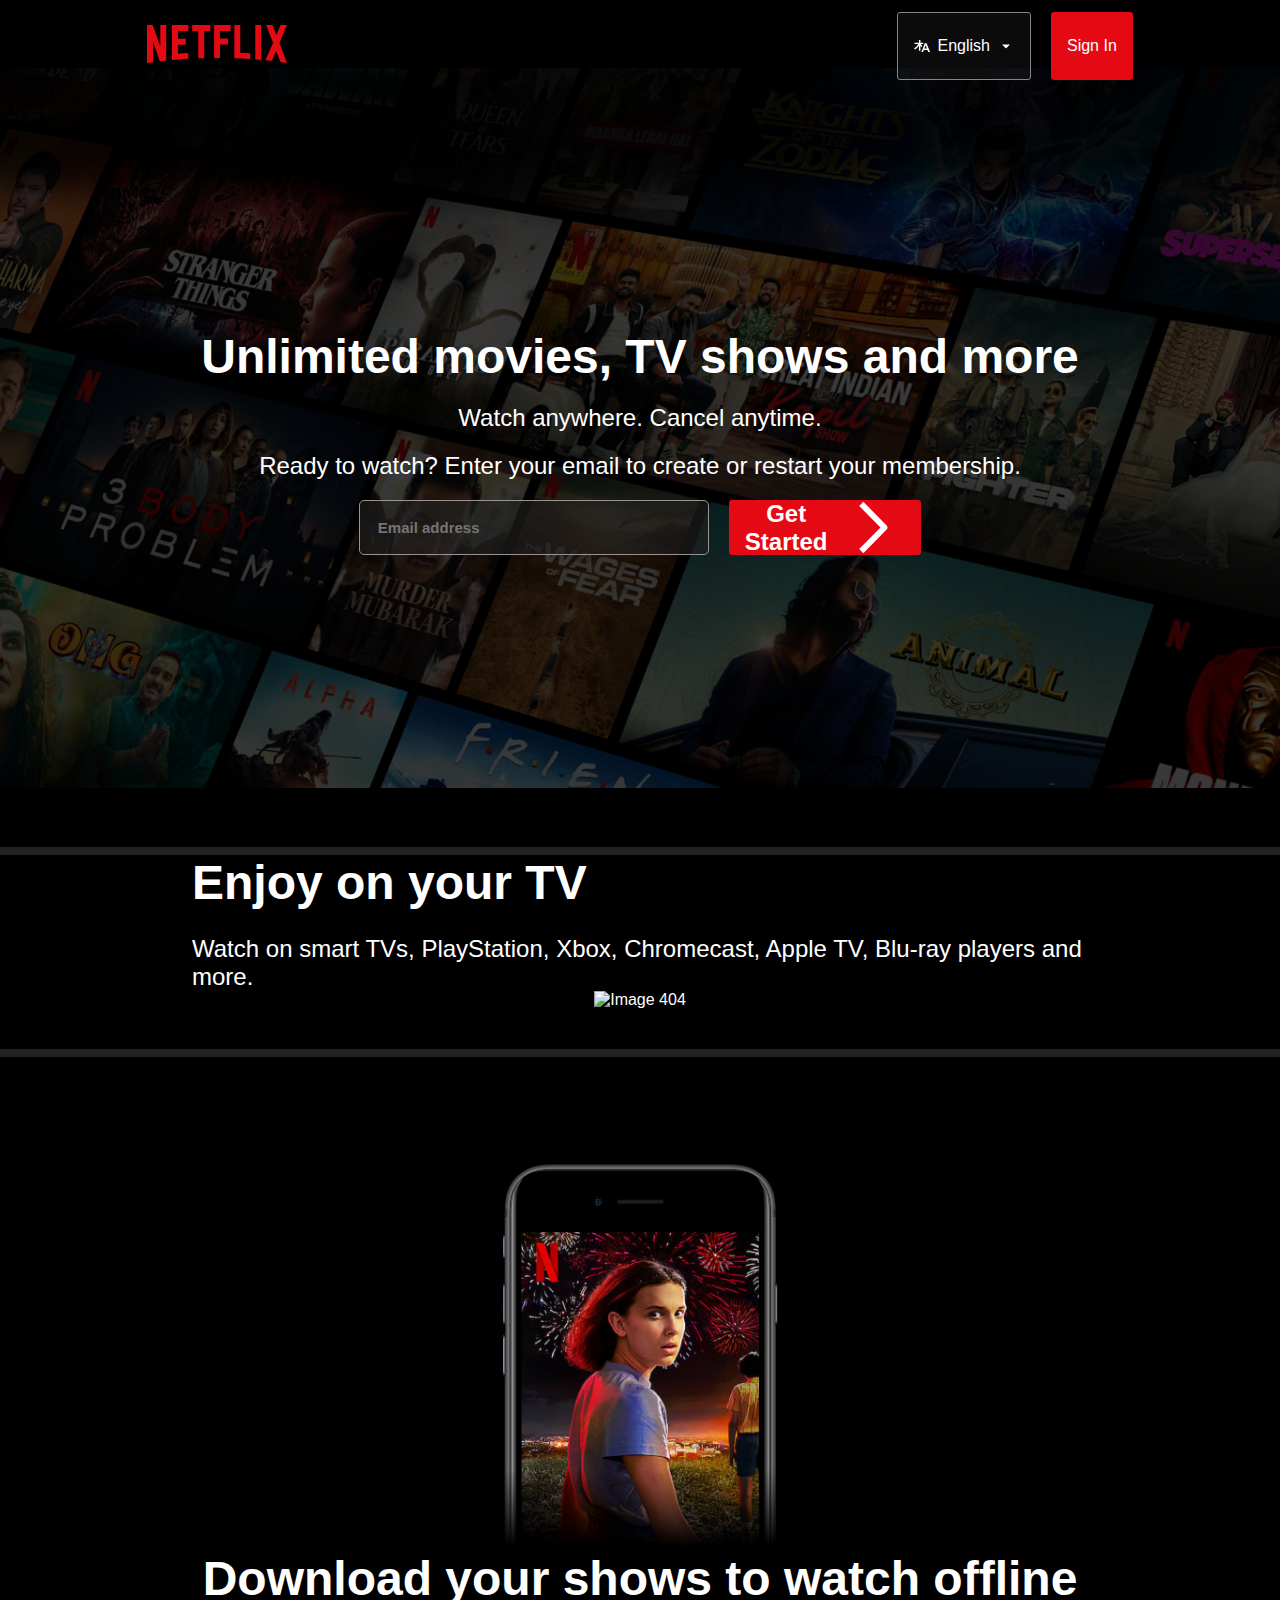
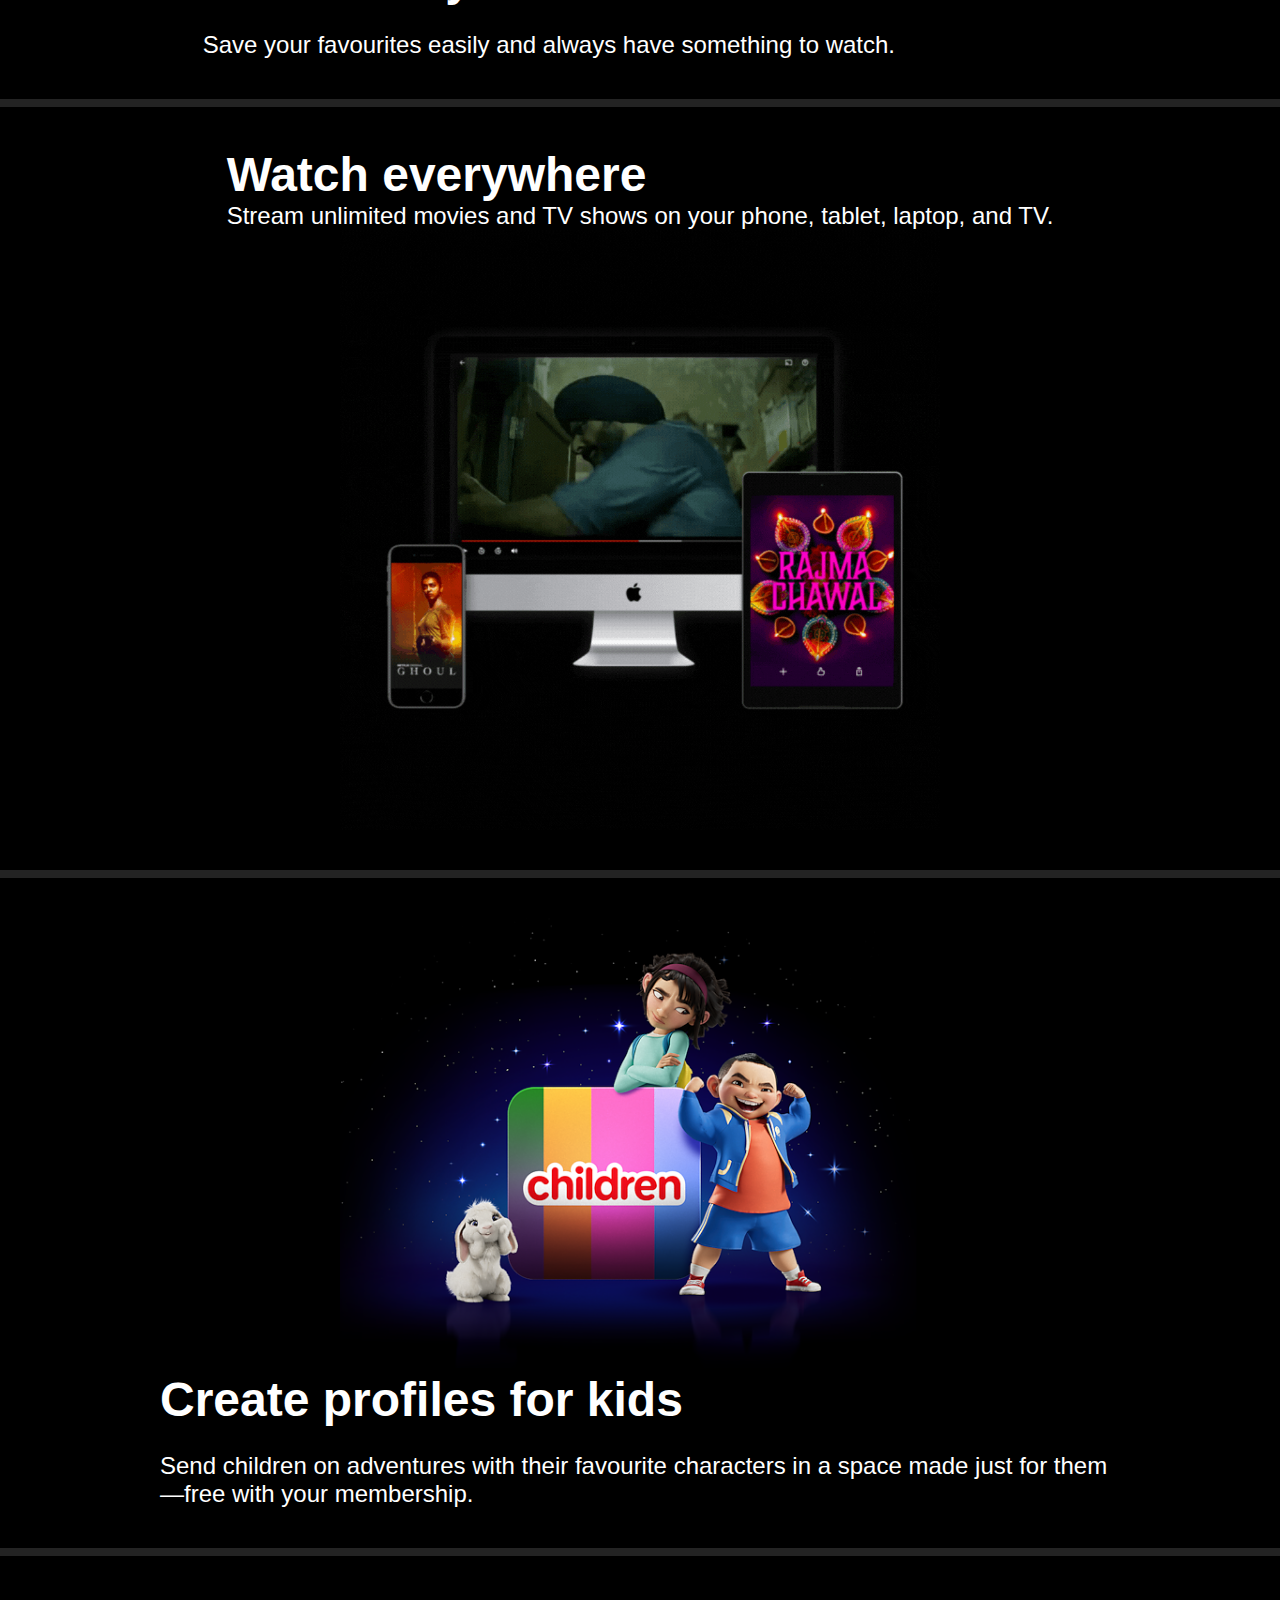
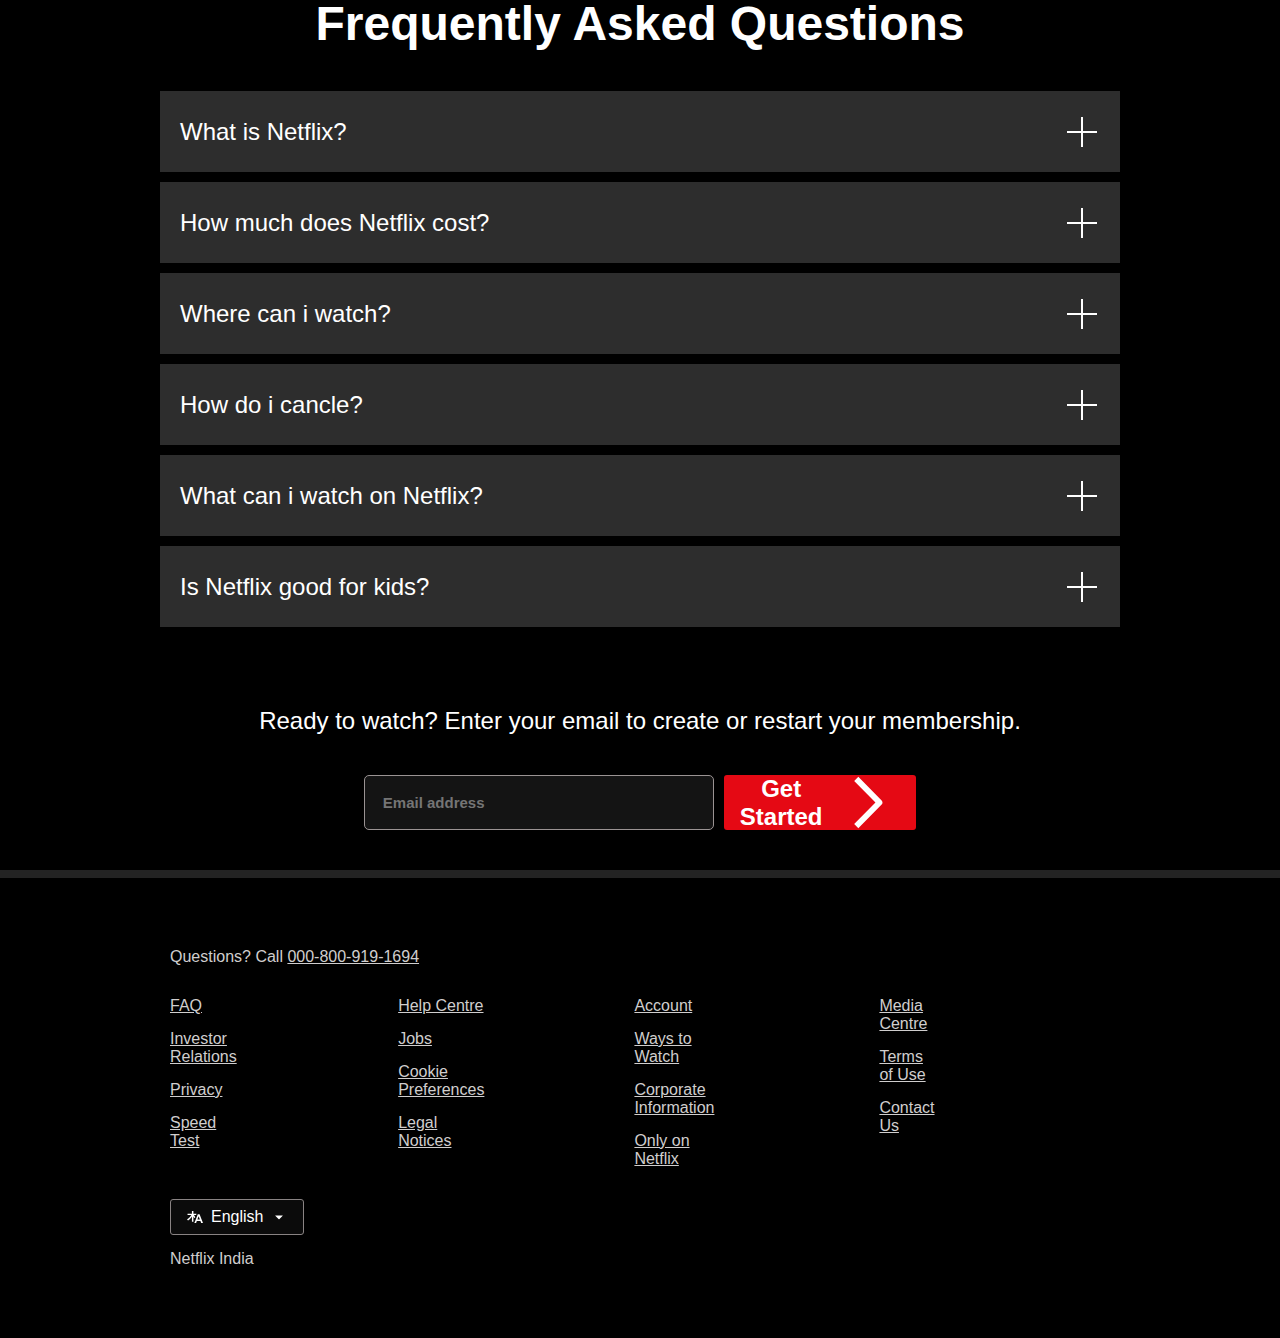
==== commit 525da63e: "20-April-24" ====
--- a/index.html
+++ b/index.html
@@ -14,7 +14,7 @@
         <nav>
             <span><img width="60" src="assets/images/logo.svg" alt="Image 404"></span>
             <div>
-                <button class="btn1"><img src="assets/images/lang.svg"> English <img src="assets/images/down-arrow-fill.svg"></button>
+                <button class="btn1"><img src="assets/images/lang.svg"> <p>English</p>  <img src="assets/images/down-arrow-fill.svg"></button>
                 <button class="btn2">Sign In</button>
             </div>
         </nav>
@@ -22,9 +22,9 @@
 
         </div>
         <div class="hero">
-            <span>Unlimited movies, TV shows and more</span>
-            <span>Watch anywhere. Cancel anytime.</span>
-            <span>Ready to watch? Enter your email to create or restart your membership.</span>
+            <span class="heading">Unlimited movies, TV shows and more</span>
+            <span class="sub-heading">Watch anywhere. Cancel anytime.</span>
+            <span class="sub-heading">Ready to watch? Enter your email to create or restart your membership.</span>
             <div class="email-in">
                 <input type="email" placeholder="Email address">
                 <button class="btn3">Get Started <img src="assets/images/right-arrow.svg" alt=""></button>
@@ -45,7 +45,7 @@
 
     <div class="line"></div>
 
-    <section class="second">
+    <section class="second sect1">
         <div class="phoneImg">
             <img src="assets/images/mobile.jpg" alt="Image 404">
         </div>
@@ -58,9 +58,8 @@
     <div class="line"></div>
 
     <section class="second">
-
         <div>
-            <span class="heading">Watch everywhere</span>
+            <span class="heading">Watch everywhere</span><br>
             <span class="sub-heading">Stream unlimited movies and TV shows on your phone, tablet, laptop, and TV.</span>
         </div>
 
@@ -71,7 +70,7 @@
 
     <div class="line"></div>
 
-    <section class="second">
+    <section class="second sect1">
         <div class="phoneImg">
             <img src="assets/images/netflix-children.png" alt="Image 404">
         </div>
--- a/css/index.css
+++ b/css/index.css
@@ -25,7 +25,7 @@
 .main div {
     display: flex;
     gap: 20px;
-    
+
 }
 
 nav {
@@ -59,21 +59,8 @@
     padding: 0px 30px;
 }
 
-.hero> :nth-child(1) {
-    font-weight: 900;
-    font-size: 48px;
-    text-align: center;
-}
-
-.hero> :nth-child(2),
-.hero> :nth-child(3) {
-    font-weight: 400;
-    font-size: 24px;
-    text-align: center;
-}
-
 .line {
-    background-color: rgb(35,35,35);
+    background-color: rgb(35, 35, 35);
     height: 8px;
     margin: 40px 0px;
     position: relative;
@@ -85,20 +72,21 @@
     color: white;
     position: relative;
     z-index: 10;
-    padding: 7px 18px;
+    padding: 0.5rem 1rem;
     font-weight: 400;
     font-size: 16px;
     border-radius: 3px;
     cursor: pointer;
+    display: flex;
+    align-items: center;
     font-family: Arial, Helvetica, sans-serif;
 }
 
 .btn1 {
     background-color: rgba(55, 55, 55, 0.201);
     border: 1px solid rgb(137, 131, 131);
-    display: flex;
     justify-content: space-around;
-    gap: 7px;
+    gap: 0.5rem;
 }
 
 .btn2,
@@ -169,11 +157,10 @@
 }
 
 .secImg img {
-    width: 35vw;
-}
-
-.heading,
-.sub-heading {
+    width: 100%;
+}
+
+.heading{
     font-weight: 900;
     font-size: 48px;
     color: white;
@@ -182,6 +169,7 @@
 .sub-heading {
     font-weight: 400;
     font-size: 24px;
+    color: white;
 }
 
 .second {
@@ -232,7 +220,7 @@
     margin: 0px 20px;
 }
 
-.que div:hover{
+.que div:hover {
     filter: brightness(150%);
     transition: 0.35s ease-in-out;
 }
@@ -246,33 +234,35 @@
     margin-top: 40px;
 }
 
-footer, a{
+footer,
+a {
     color: #d0cece;
     font-weight: 400;
     font-size: 16px;
 }
 
-.flink{
+.flink {
     display: flex;
     justify-items: start;
     justify-content: start;
     column-gap: 150px;
-}
-
-.footer{
+    width: 60vw;
+}
+
+.footer {
     display: flex;
     flex-direction: column;
     gap: 15px;
     margin: 70px 170px;
 }
 
-li{
+li {
     list-style: none;
     text-decoration: underline;
     cursor: pointer;
 }
 
-ul{
+ul {
     padding: 0;
     display: flex;
     flex-direction: column;
@@ -282,78 +272,98 @@
 
 @media screen and (max-width: 1300px) {
 
-    nav{
-        max-width: 90vw;
-    }
-
-    .first {
+    .first,
+    .second {
         flex-wrap: wrap;
     }
 
-    .secImg img {
-        width: 305px;
-    }
-
-    .secImg video {
-        width: 305px;
-    }
-
-    .hero> :nth-child(1) {
+    img {
+        width: 100%;
+        overflow: hidden;
+    }
+}
+
+@media screen and (max-width: 600px) {
+    body{
+        overflow-x: hidden;
+    }
+    .hero {
+        height: calc(100% - 135px);}
+    nav img{
+        height: 25px;
+    }
+    .first,
+    .second {
+        flex-wrap: wrap;
+    }
+
+    .btn1 p{
+        display: none;
+    }
+
+    img {
+        width: 100%;
+    }
+
+    .sect1{
+        flex-direction: column-reverse;
+    }
+
+    .heading{
+        display: flex;
+        text-align: center;
+        justify-content: center;
+        font-weight: 700;
         font-size: 32px;
     }
 
-    .hero> :nth-child(2) {
+    .sub-heading {
+        display: flex;
+        text-align: center;
+        justify-content: center;
         font-size: 18px;
     }
 
-    .hero> :nth-child(3) {
-        font-size: 18px;
-    }
-
-    .hero-buttons {
-        display: flex;
+    .que span {
+        font-size: 12px;
+    }
+
+    .que img {
+        width: 5vw;
+    }
+
+    .btn2,.btn1,.btn3 {
+        font-size: 12px;
+        width: fit-content;
+        height: fit-content;
+        gap: 0px;
+
+    }
+
+    .btn3 img{
+        height: 1.5em;
+    }
+
+    .email-in{
         flex-direction: column;
-        align-items: center;
-        justify-content: center;
-        gap: 16px;
-    }
-
-    .faq h2 {
-        text-align: center;
-        font-size: 32px;
-    }
-
-    footer {
-        max-width: 90vw;
-        padding: 75px 0;
-    }
-
-    .footer-item{
-        align-items: center;
-    }
- 
-
-}
-
-
-
-@media screen and (max-width: 1300px) {
-
-    .footer {
-        display: grid;
-        grid-template-columns: 1fr 1fr;
-        gap: 25px;
-    }
-}
-
-
-.footer a {
-    font-size: 14px;
-    color: white;
-}
-
-.footer-item {
-    display: flex;
-    flex-direction: column;
-    gap: 23px;
+    }
+    input[type="email"] {
+        color: rgb(255, 0, 0);
+        background-color: rgba(33, 32, 32, 0.614);
+        position: relative;
+        z-index: 10;
+        border: 1px solid rgb(154, 147, 147);
+        padding: 7px 18px;
+        font-size: 16px;
+        box-sizing: border-box;
+        width: 40vh;
+        height: 7vh;
+        border-radius: 5px;
+    }
+    .flink {
+        flex-direction: column;
+    }
+    .line{
+        margin-top: 40px;
+    }
 }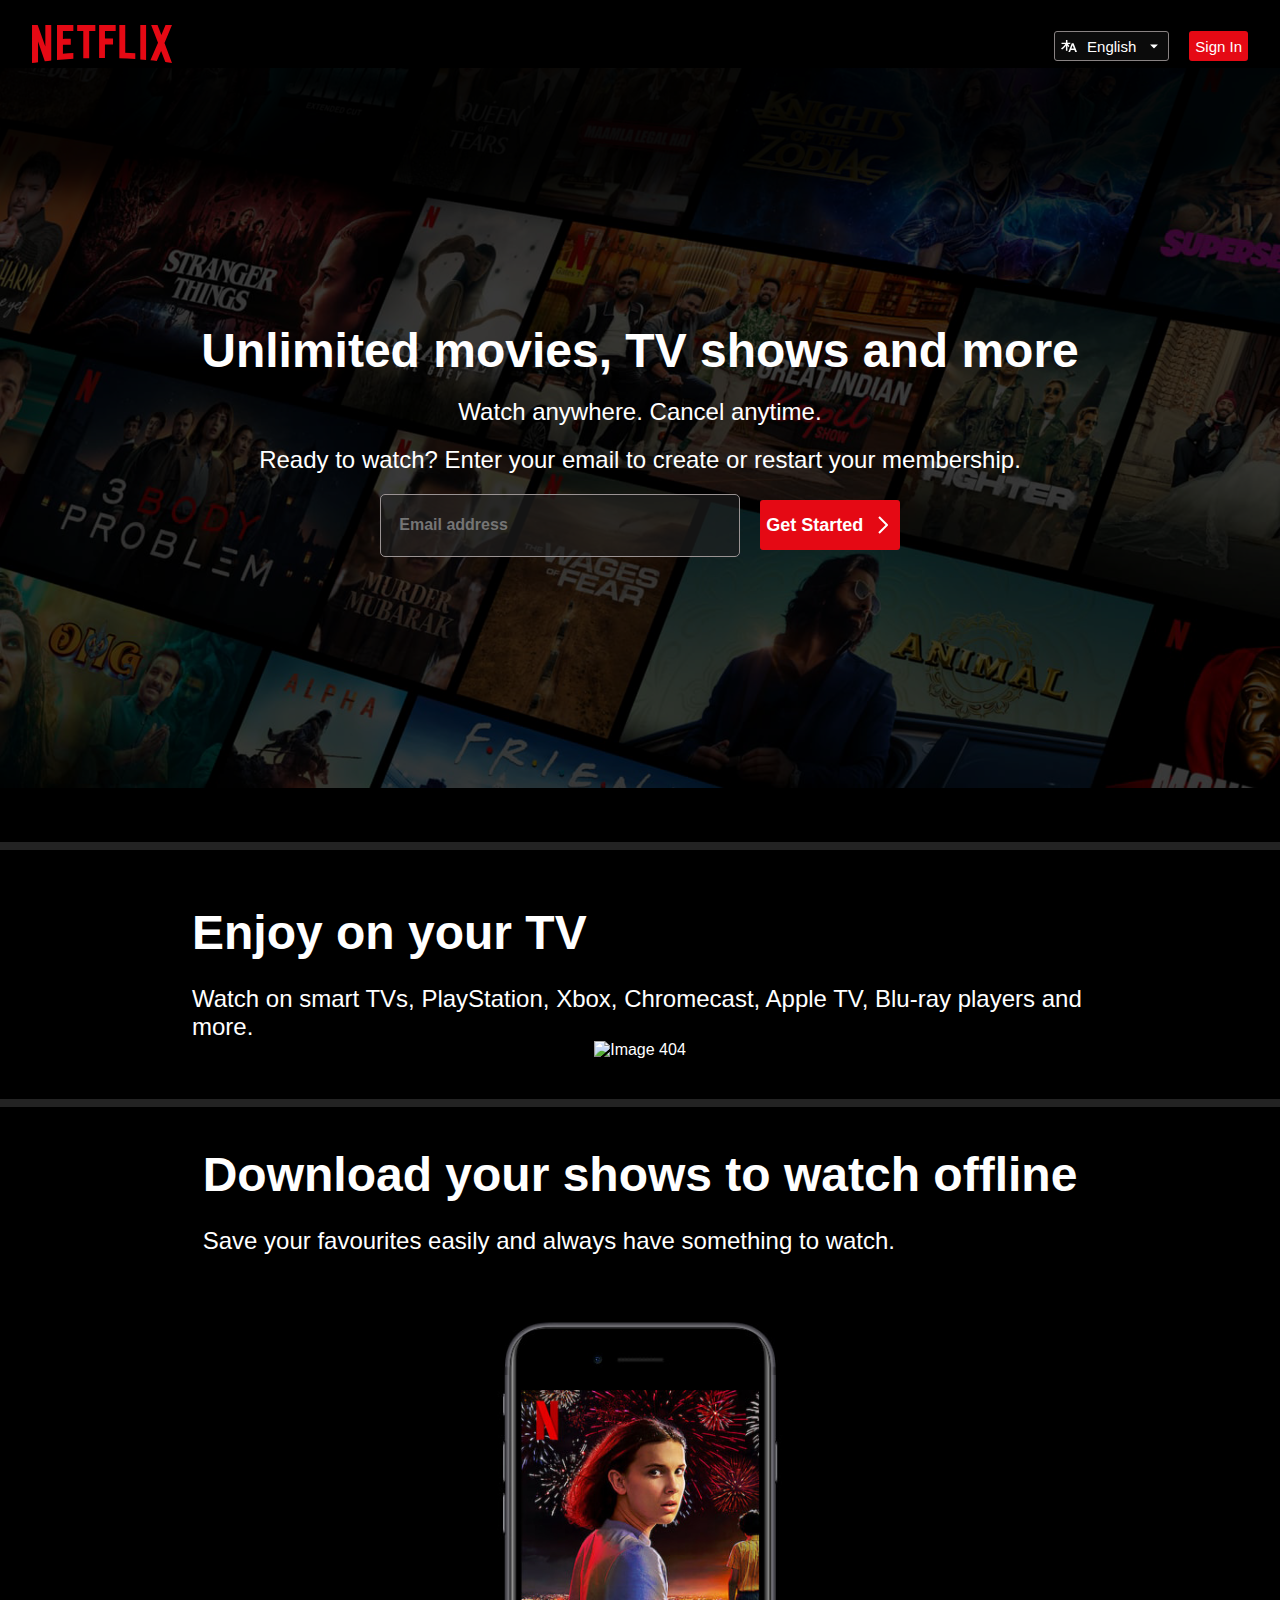
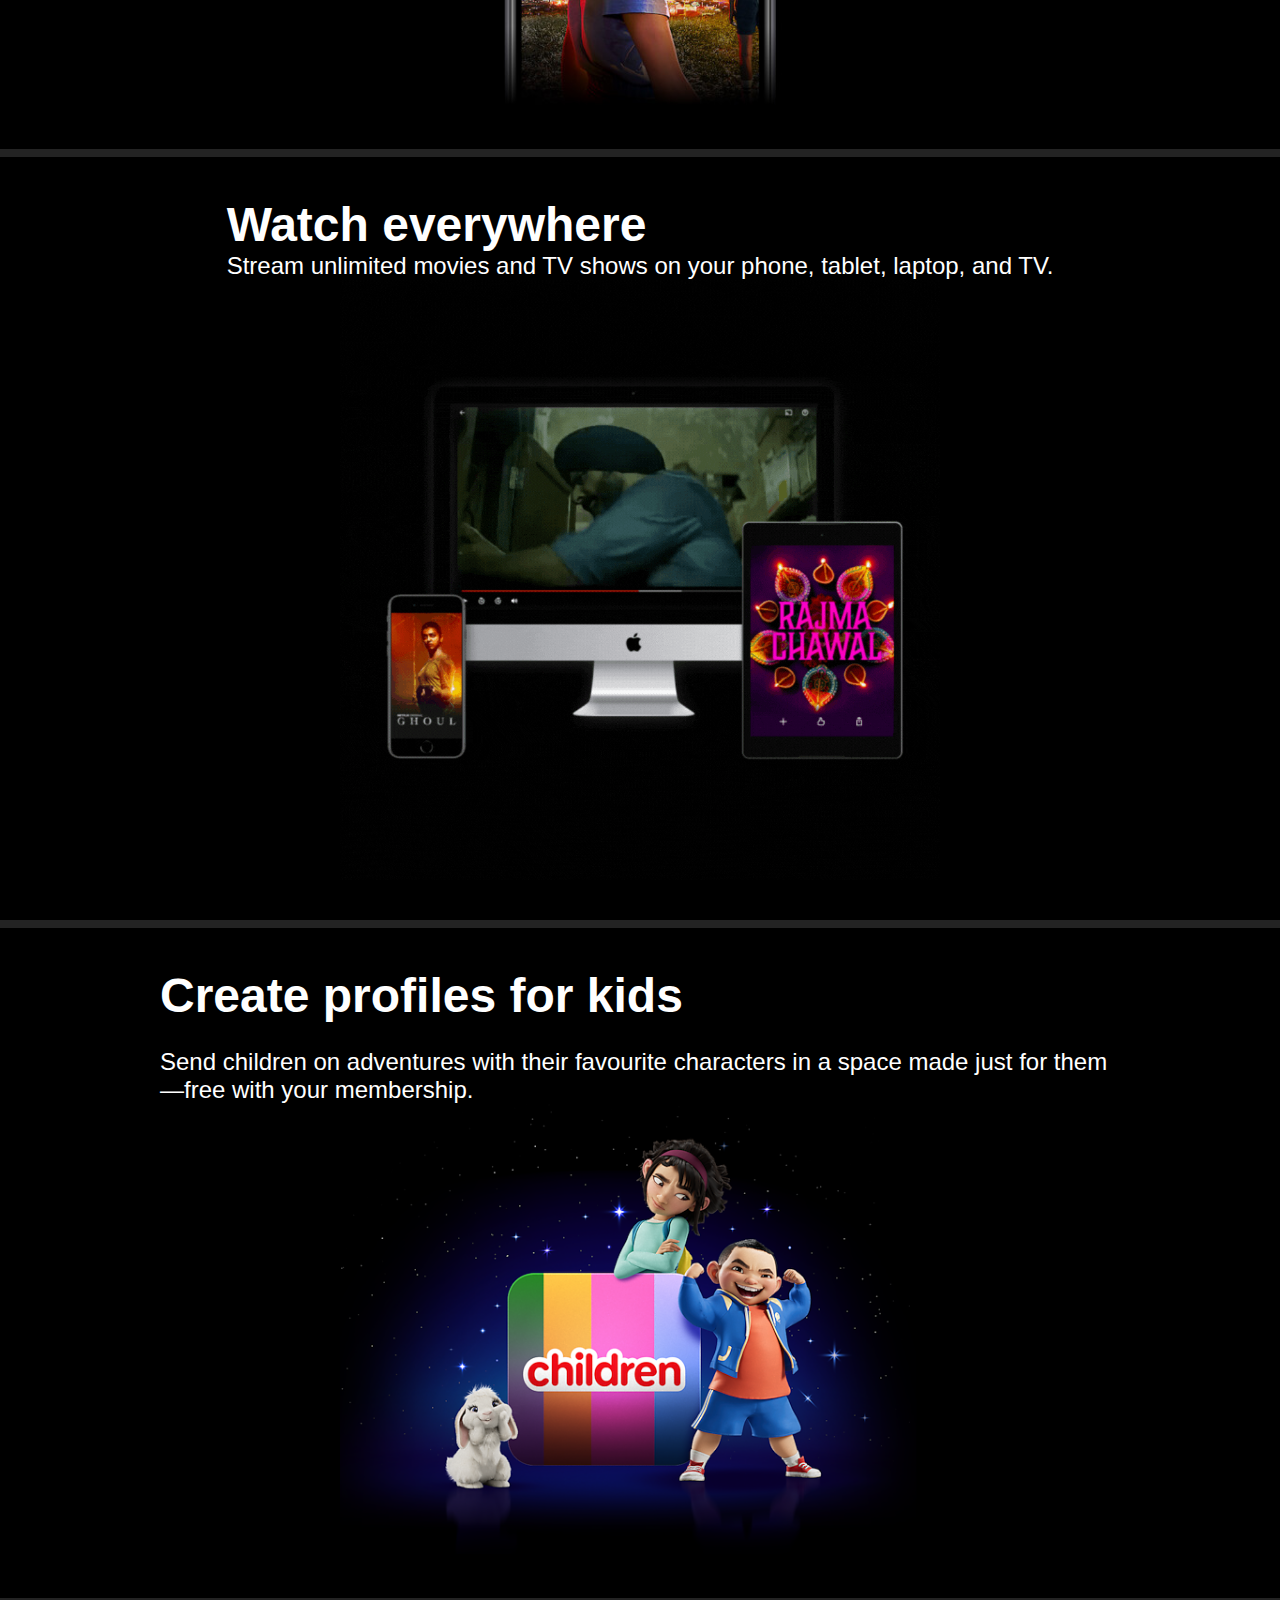
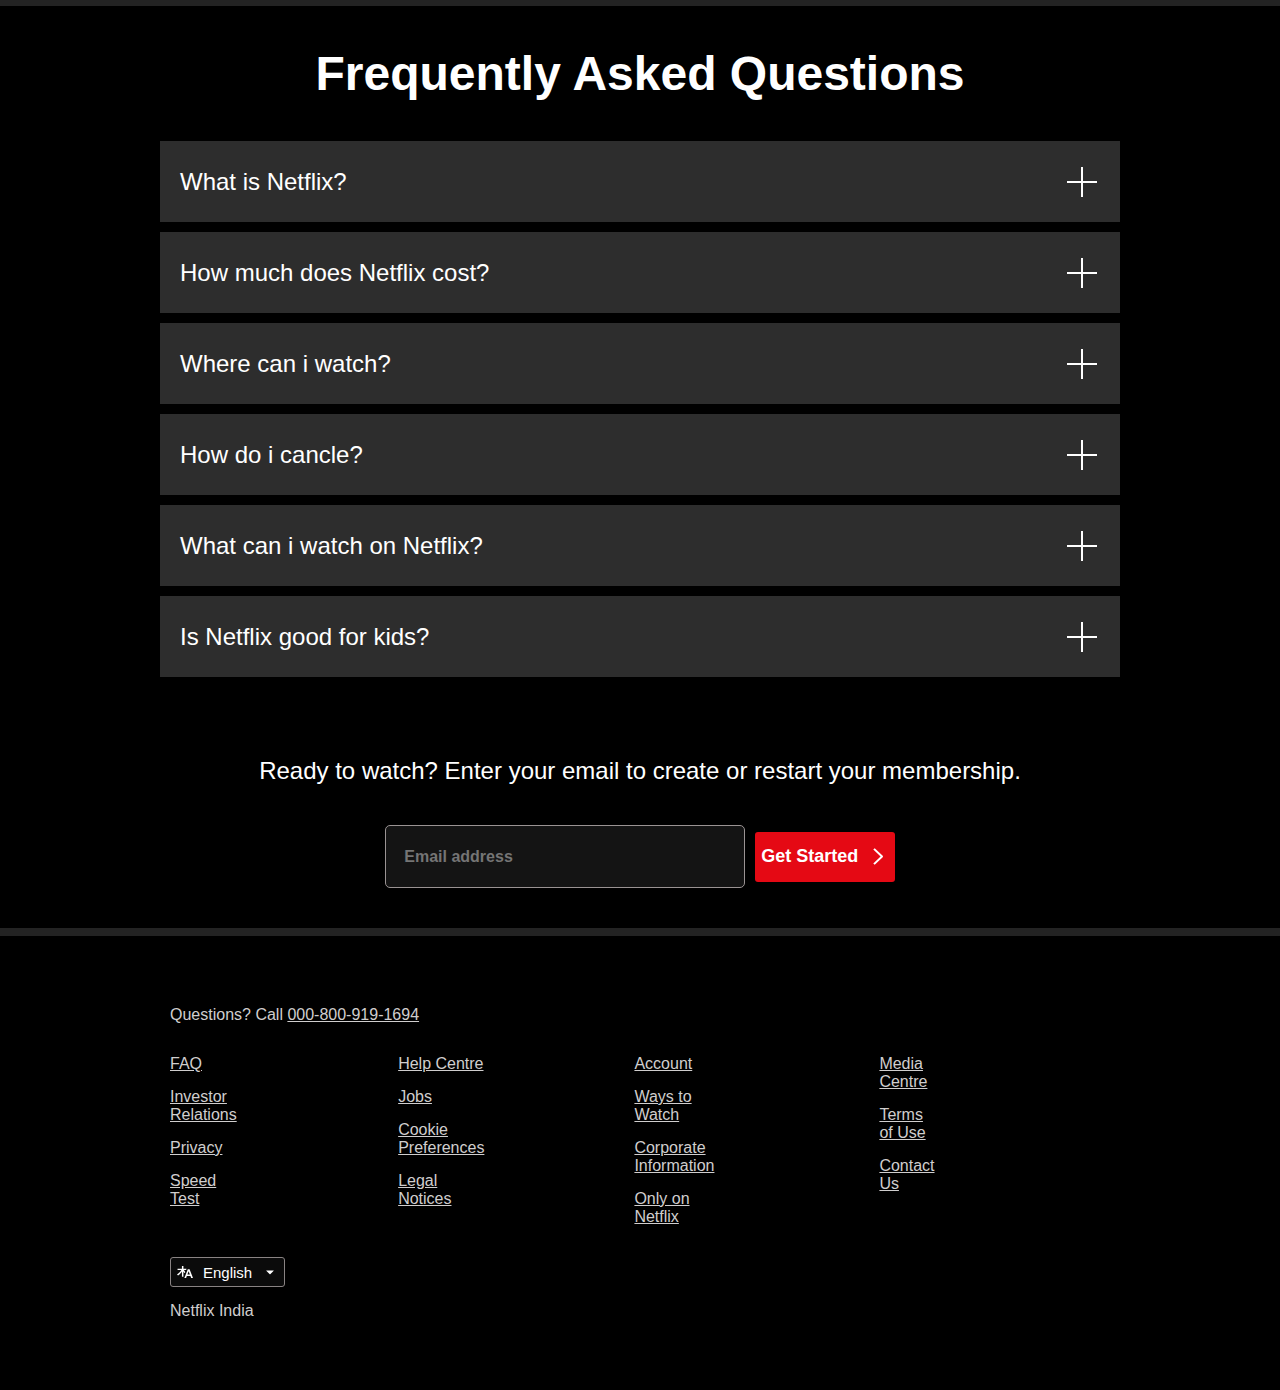
==== commit f0e65d36: "21-April-24" ====
--- a/index.html
+++ b/index.html
@@ -6,7 +6,7 @@
     <meta name="viewport" content="width=device-width, initial-scale=1.0">
     <link rel="stylesheet" href="css/index.css">
     <link rel="icon" type="image/x-icon" href="assets/favicon.ico">
-    <title>Document</title>
+    <title>Netflix India – Watch TV Shows Online, Watch Movies Online</title>
 </head>
 
 <body>
--- a/css/index.css
+++ b/css/index.css
@@ -1,3 +1,7 @@
+html{
+    scroll-behavior: smooth;
+}
+
 body {
     margin: 0;
     font-family: 'Segoe UI', Tahoma, Geneva, Verdana, sans-serif;
@@ -31,12 +35,11 @@
 nav {
     top: 0;
     display: flex;
-    max-width: 80vw;
     align-items: center;
     margin: auto;
     justify-content: space-between;
     height: 62px;
-    max-width: 77vw;
+    width: 77vw;
     padding-top: 15px;
 }
 
@@ -72,7 +75,8 @@
     color: white;
     position: relative;
     z-index: 10;
-    padding: 0.5rem 1rem;
+    height: 40px;
+    width: fit-content;
     font-weight: 400;
     font-size: 16px;
     border-radius: 3px;
@@ -276,14 +280,49 @@
     .second {
         flex-wrap: wrap;
     }
-
-    img {
-        width: 100%;
-        overflow: hidden;
-    }
-}
-
-@media screen and (max-width: 600px) {
+    .hero {
+        height: calc(100% - 130px);
+    }
+    
+    .main .line{
+        margin-bottom: 10px;
+    }
+    .btn3 img{
+        height: 1.3em;
+    }
+
+    .btn3{
+        height: 50px;
+        font-size: 18px;
+    }
+    nav{
+        width: 95vw;
+    }
+    .sect1{
+        flex-direction: column-reverse;
+    }
+
+    .btn2,.btn1{
+        font-size: 15px;
+        width: fit-content;
+        height: 30px;
+        font-weight: 400;
+        gap: 10px;
+
+    }
+    .first .heading{
+        margin-top: 50px;
+    }
+    input[type="email"] {
+        padding: 7px 18px;
+        font-size: 16px;
+        box-sizing: border-box;
+        width: 40vh;
+        height: 7vh;
+    }
+}
+
+@media screen and (max-width: 1000px) {
     body{
         overflow-x: hidden;
     }
@@ -340,25 +379,19 @@
 
     }
 
-    .btn3 img{
+    .btn3 img,.btn1 img{
         height: 1.5em;
     }
 
+    .btn3 {
+        height: 3.5em;
+        width: 10em;
+    }
     .email-in{
         flex-direction: column;
     }
     input[type="email"] {
-        color: rgb(255, 0, 0);
-        background-color: rgba(33, 32, 32, 0.614);
-        position: relative;
-        z-index: 10;
-        border: 1px solid rgb(154, 147, 147);
-        padding: 7px 18px;
-        font-size: 16px;
-        box-sizing: border-box;
-        width: 40vh;
-        height: 7vh;
-        border-radius: 5px;
+        width: 50vw;
     }
     .flink {
         flex-direction: column;
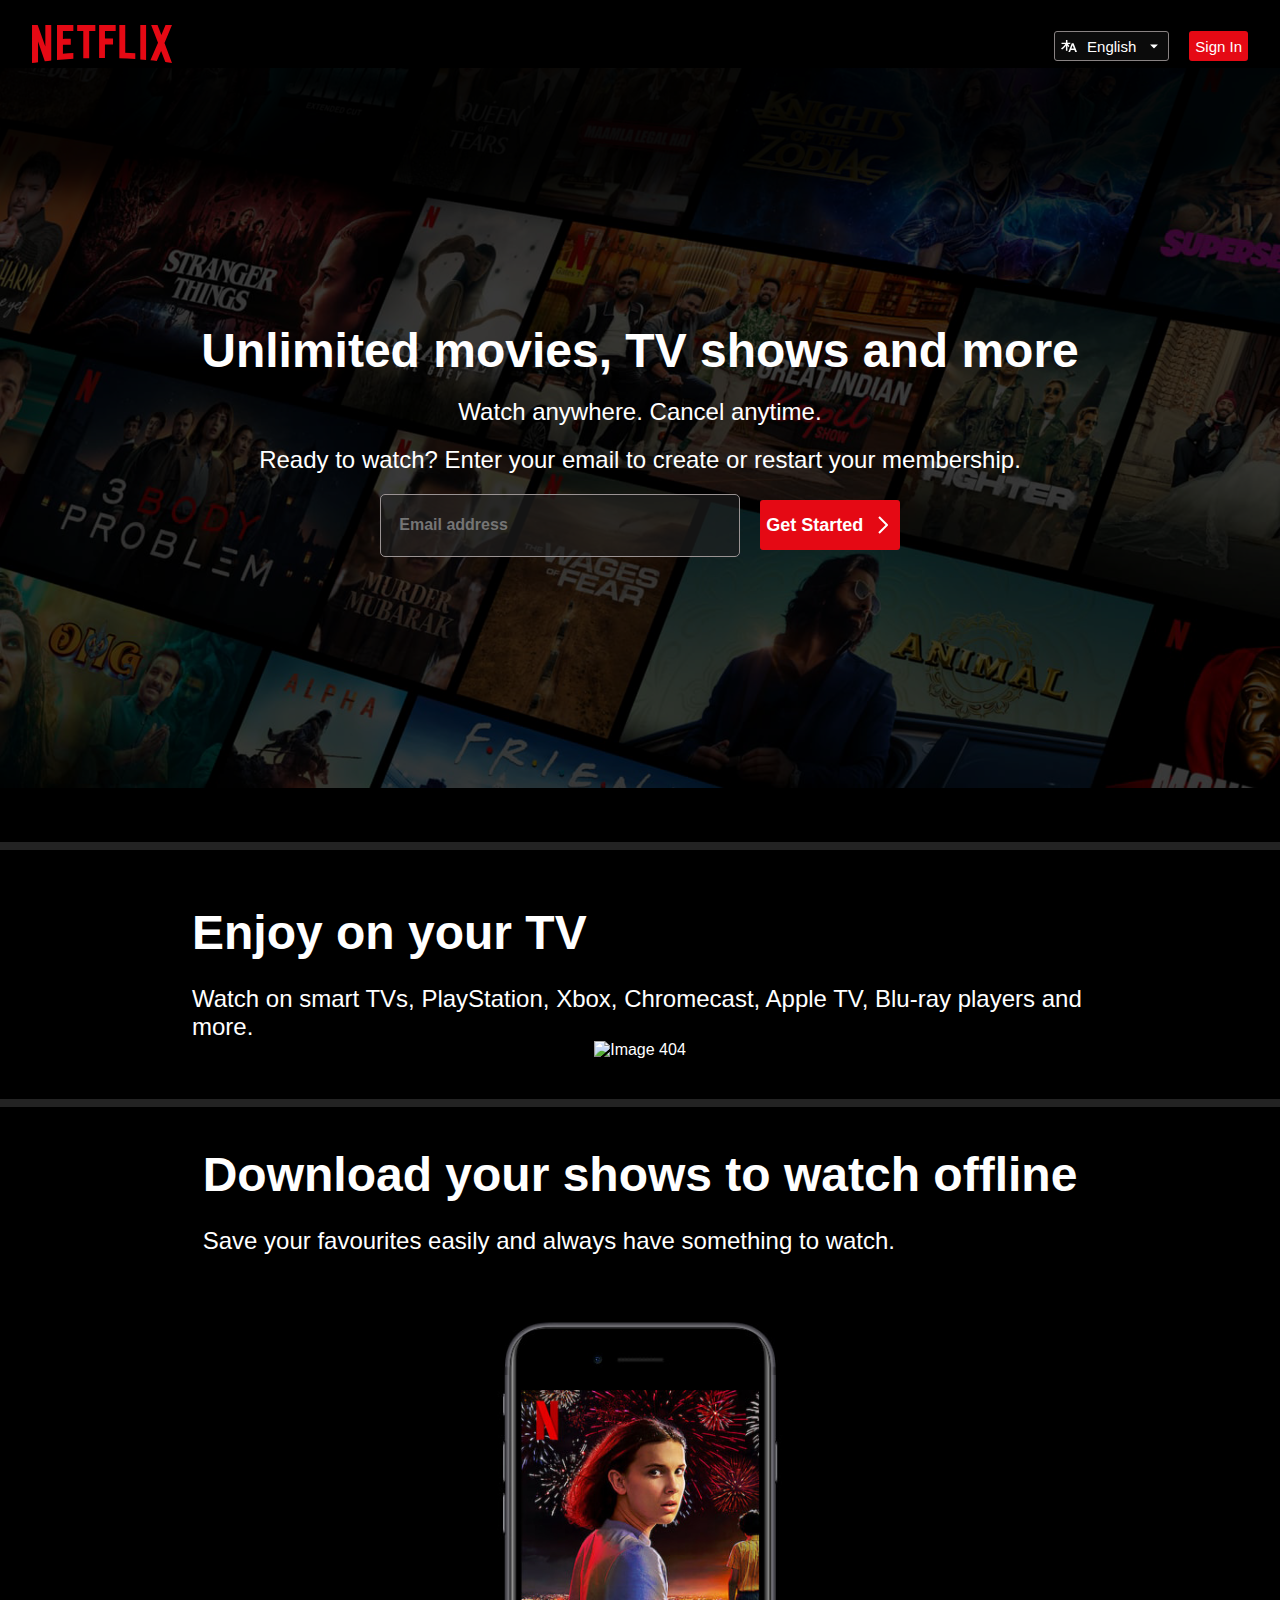
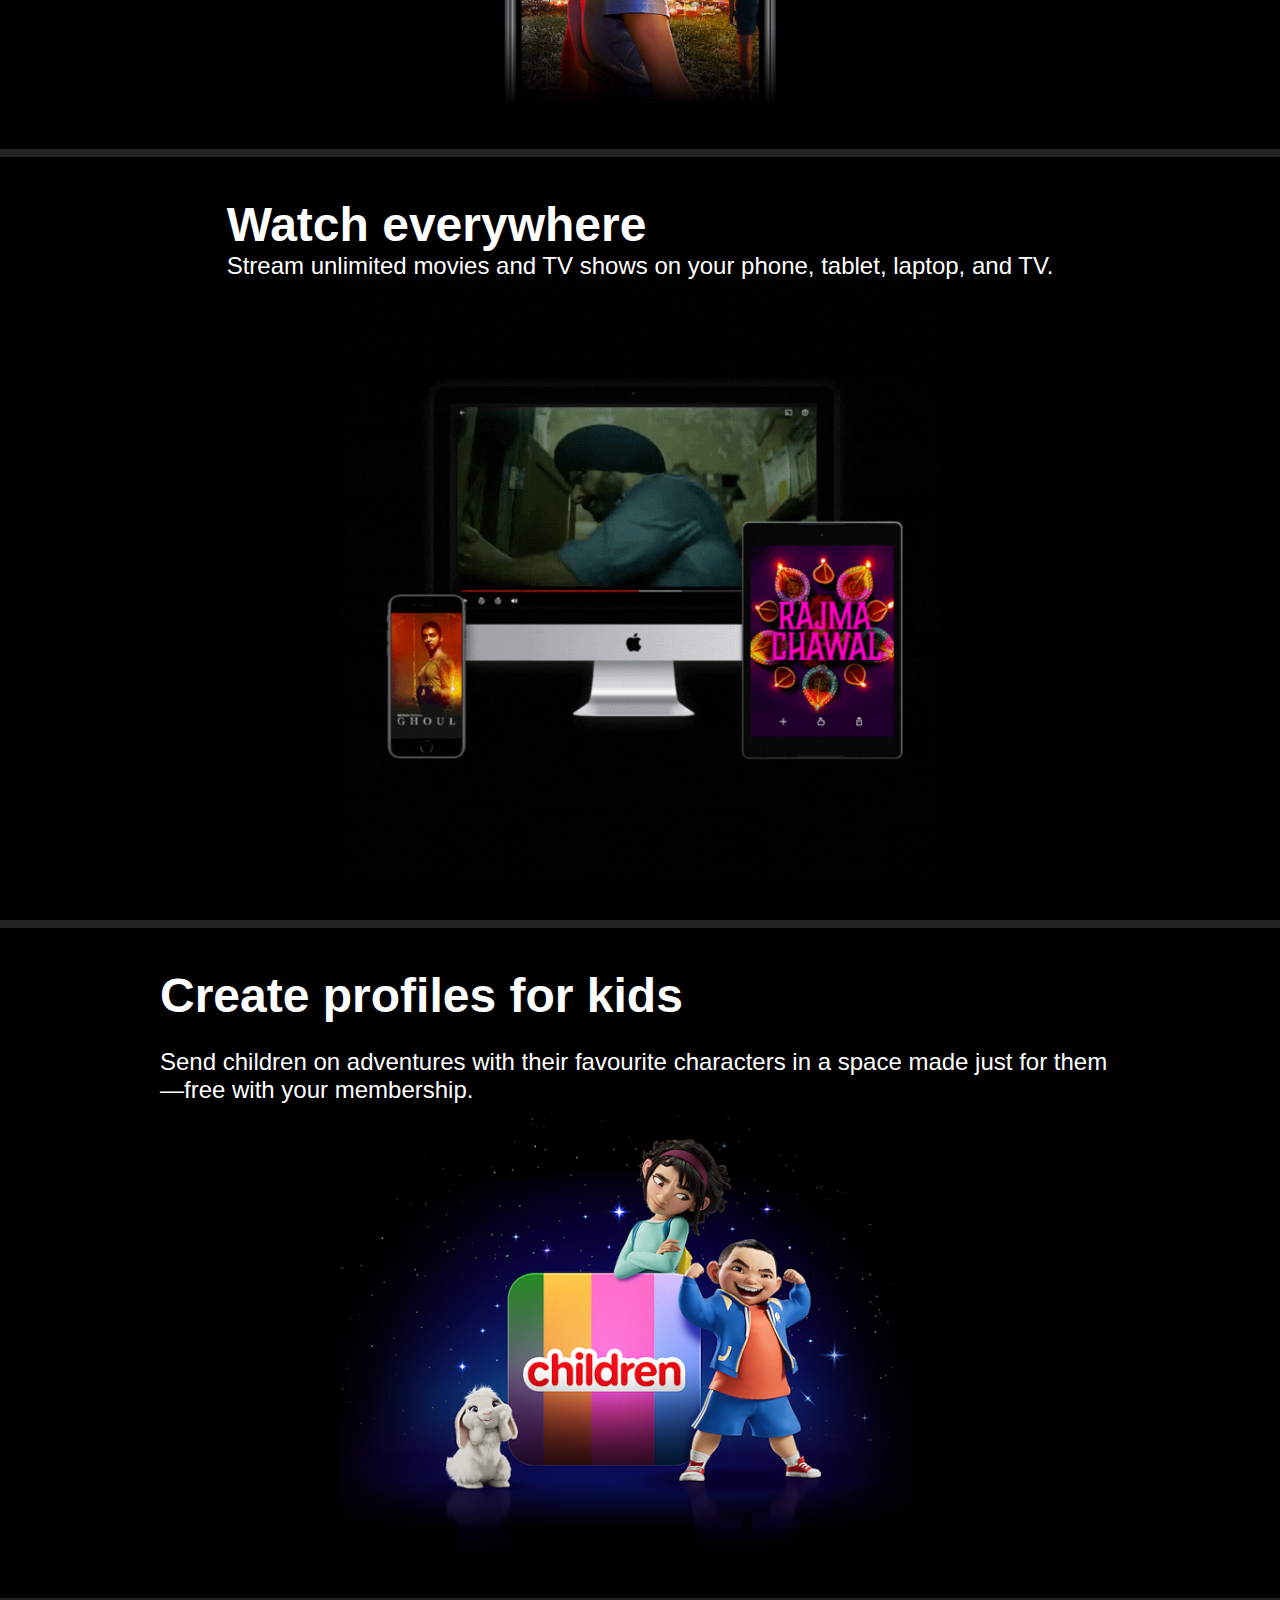
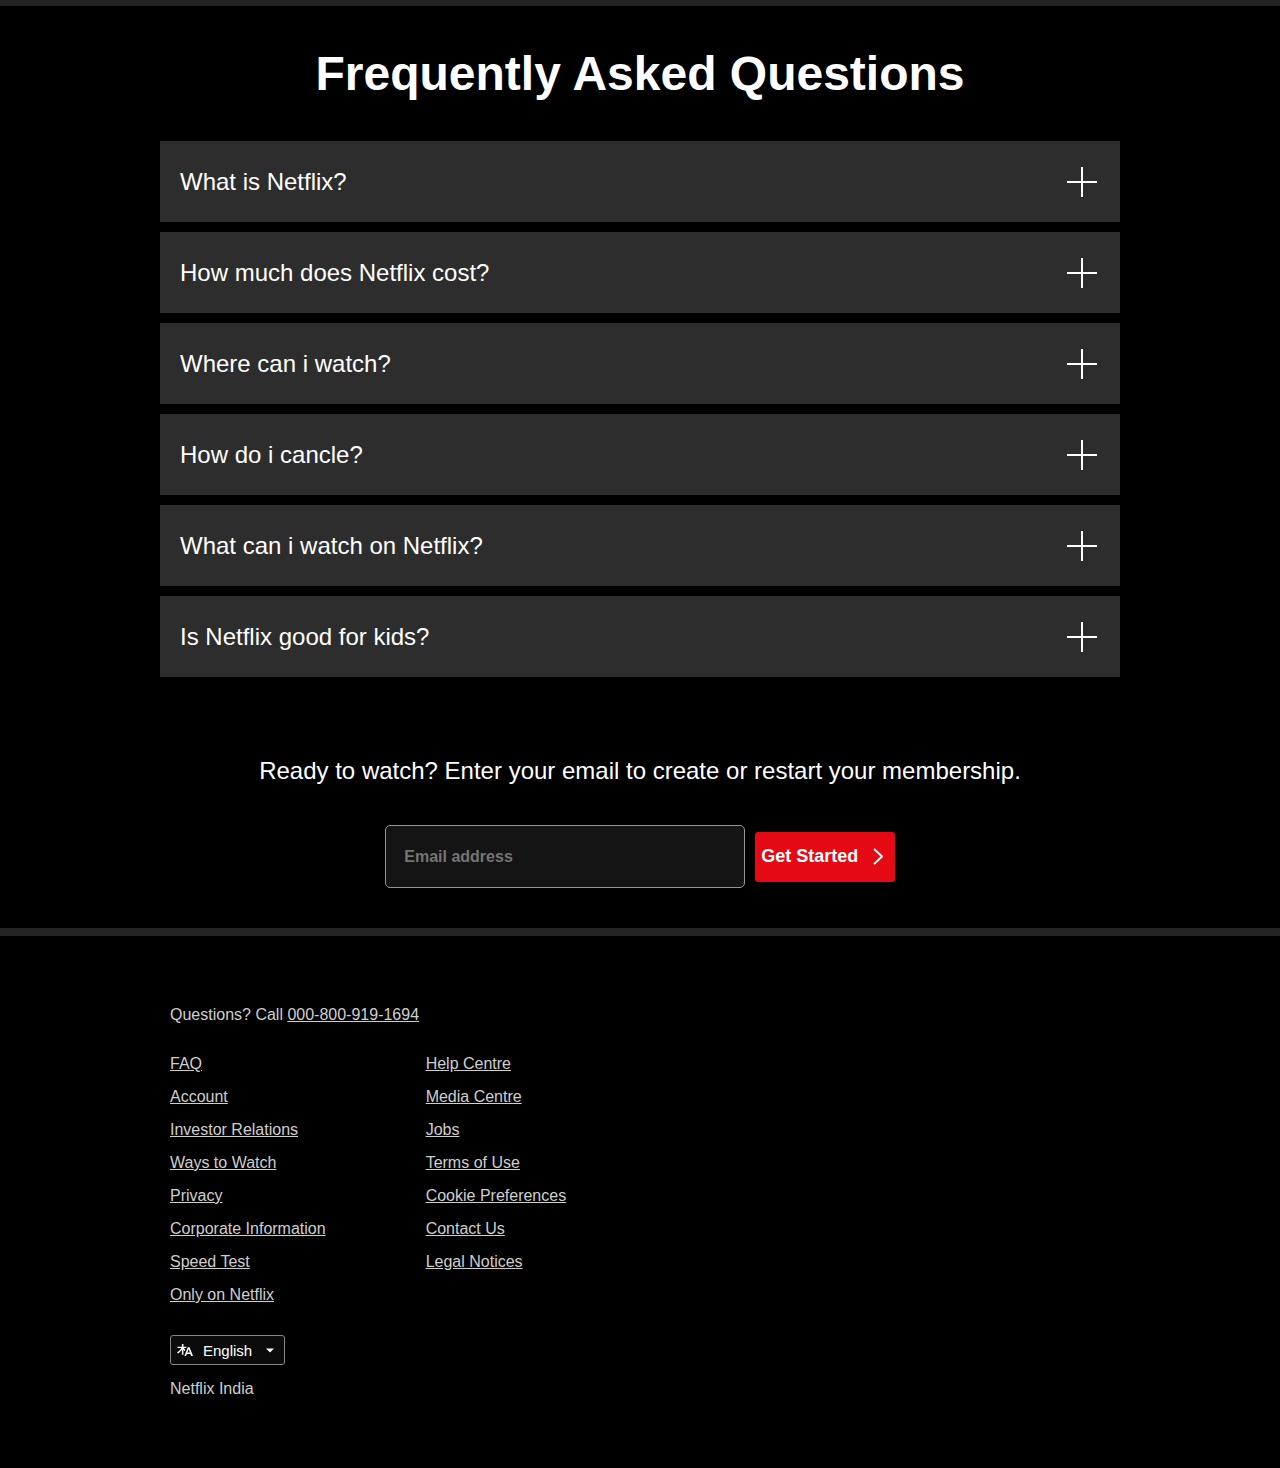
==== commit 7adb0afe: "21-April-24" ====
--- a/index.html
+++ b/index.html
@@ -14,7 +14,9 @@
         <nav>
             <span><img width="60" src="assets/images/logo.svg" alt="Image 404"></span>
             <div>
-                <button class="btn1"><img src="assets/images/lang.svg"> <p>English</p>  <img src="assets/images/down-arrow-fill.svg"></button>
+                <button class="btn1"><img src="assets/images/lang.svg">
+                    <p>English</p> <img src="assets/images/down-arrow-fill.svg">
+                </button>
                 <button class="btn2">Sign In</button>
             </div>
         </nav>
@@ -120,49 +122,85 @@
 
     <footer>
         <div class="footer">
-            <div><div></div><span>Questions? Call <a href="tel:000-800-919-1694">000-800-919-1694</a></span></div>
-            <div class="flink">
-                <div>
-                    <ul>
-                        <li>FAQ</li>
-                        <li>Investor Relations</li>
-                        <li>Privacy</li>
-                        <li>Speed Test</li>
-                    </ul>
+            <div>
+                <div></div><span>Questions? Call <a href="tel:000-800-919-1694">000-800-919-1694</a></span>
+            </div>
+            <div>
+
+                <div class="flink">
+                    <div>
+                        <ul>
+                            <li>FAQ</li>
+                            <li>Investor Relations</li>
+                            <li>Privacy</li>
+                            <li>Speed Test</li>
+                        </ul>
+                    </div>
+                    <div>
+                        <ul>
+                            <li>Help Centre</li>
+                            <li>Jobs</li>
+                            <li>Cookie Preferences</li>
+                            <li>Legal Notices</li>
+                        </ul>
+                    </div>
+                    <div>
+                        <ul>
+                            <li>Account</li>
+                            <li>Ways to Watch</li>
+                            <li>Corporate Information</li>
+                            <li>Only on Netflix</li>
+                        </ul>
+                    </div>
+                    <div>
+                        <ul>
+                            <li>Media Centre</li>
+                            <li>Terms of Use</li>
+                            <li>Contact Us</li>
+                        </ul>
+                    </div>
                 </div>
-                <div>
-                    <ul>
-                        <li>Help Centre</li>
-                        <li>Jobs</li>
-                        <li>Cookie Preferences</li>
-                        <li>Legal Notices</li>
-                    </ul>
+
+
+                <div class="flink2">
+                    <div>
+                        <ul>
+                            <li>FAQ</li>
+                            <li>Account</li>
+                            <li>Investor Relations</li>
+                            <li>Ways to Watch</li>
+                            <li>Privacy</li>
+                            <li>Corporate Information</li>
+                            <li>Speed Test</li>
+                            <li>Only on Netflix</li>
+                        </ul>
+                    </div>
+                    <div>
+                        <ul>
+                            <li>Help Centre</li>
+                            <li>Media Centre</li>
+                            <li>Jobs</li>
+                            <li>Terms of Use</li>
+                            <li>Cookie Preferences</li>
+                            <li>Contact Us</li>
+                            <li>Legal Notices</li>
+                        </ul>
+                    </div>
                 </div>
-                <div>
-                    <ul>
-                        <li>Account</li>
-                        <li>Ways to Watch</li>
-                        <li>Corporate Information</li>
-                        <li>Only on Netflix</li>
-                    </ul>
-                </div>
-                <div>
-                    <ul>
-                        <li>Media Centre</li>
-                        <li>Terms of Use</li>
-                        <li>Contact Us</li>
-                    </ul>
-                </div>
-            </div>
-            <div>
-                <button class="btn1"><img src="assets/images/lang.svg"> English <img src="assets/images/down-arrow-fill.svg"></button>
-            </div>
+            </div>
+
+
+            <button class="btn1"><img src="assets/images/lang.svg">
+                <p>English </p> <img src="assets/images/down-arrow-fill.svg">
+            </button>
+
             <div>
                 <span>
                     Netflix India
                 </span>
             </div>
         </div>
+        </div>
     </footer>
 
 </body>
--- a/css/index.css
+++ b/css/index.css
@@ -252,7 +252,9 @@
     column-gap: 150px;
     width: 60vw;
 }
-
+.flink2{
+    display: none;
+}
 .footer {
     display: flex;
     flex-direction: column;
@@ -320,6 +322,13 @@
         width: 40vh;
         height: 7vh;
     }
+    .flink{
+        display: none;
+    }
+    .flink2{
+        display: flex;
+        gap: 100px;
+    }
 }
 
 @media screen and (max-width: 1000px) {
@@ -364,9 +373,11 @@
     }
 
     .que span {
-        font-size: 12px;
-    }
-
+        font-size: 18px;
+    }
+    .faq img{
+        height: 25px;
+    }
     .que img {
         width: 5vw;
     }
@@ -379,6 +390,10 @@
 
     }
 
+    .btn2,.btn1 {
+        height: 25px;
+    }
+
     .btn3 img,.btn1 img{
         height: 1.5em;
     }
@@ -399,4 +414,12 @@
     .line{
         margin-top: 40px;
     }
+}
+
+@media screen and (max-width: 400px) {
+    .que span {
+        font-size: 14px;
+    }
+    .hero {
+        height: calc(100% - 120px);}
 }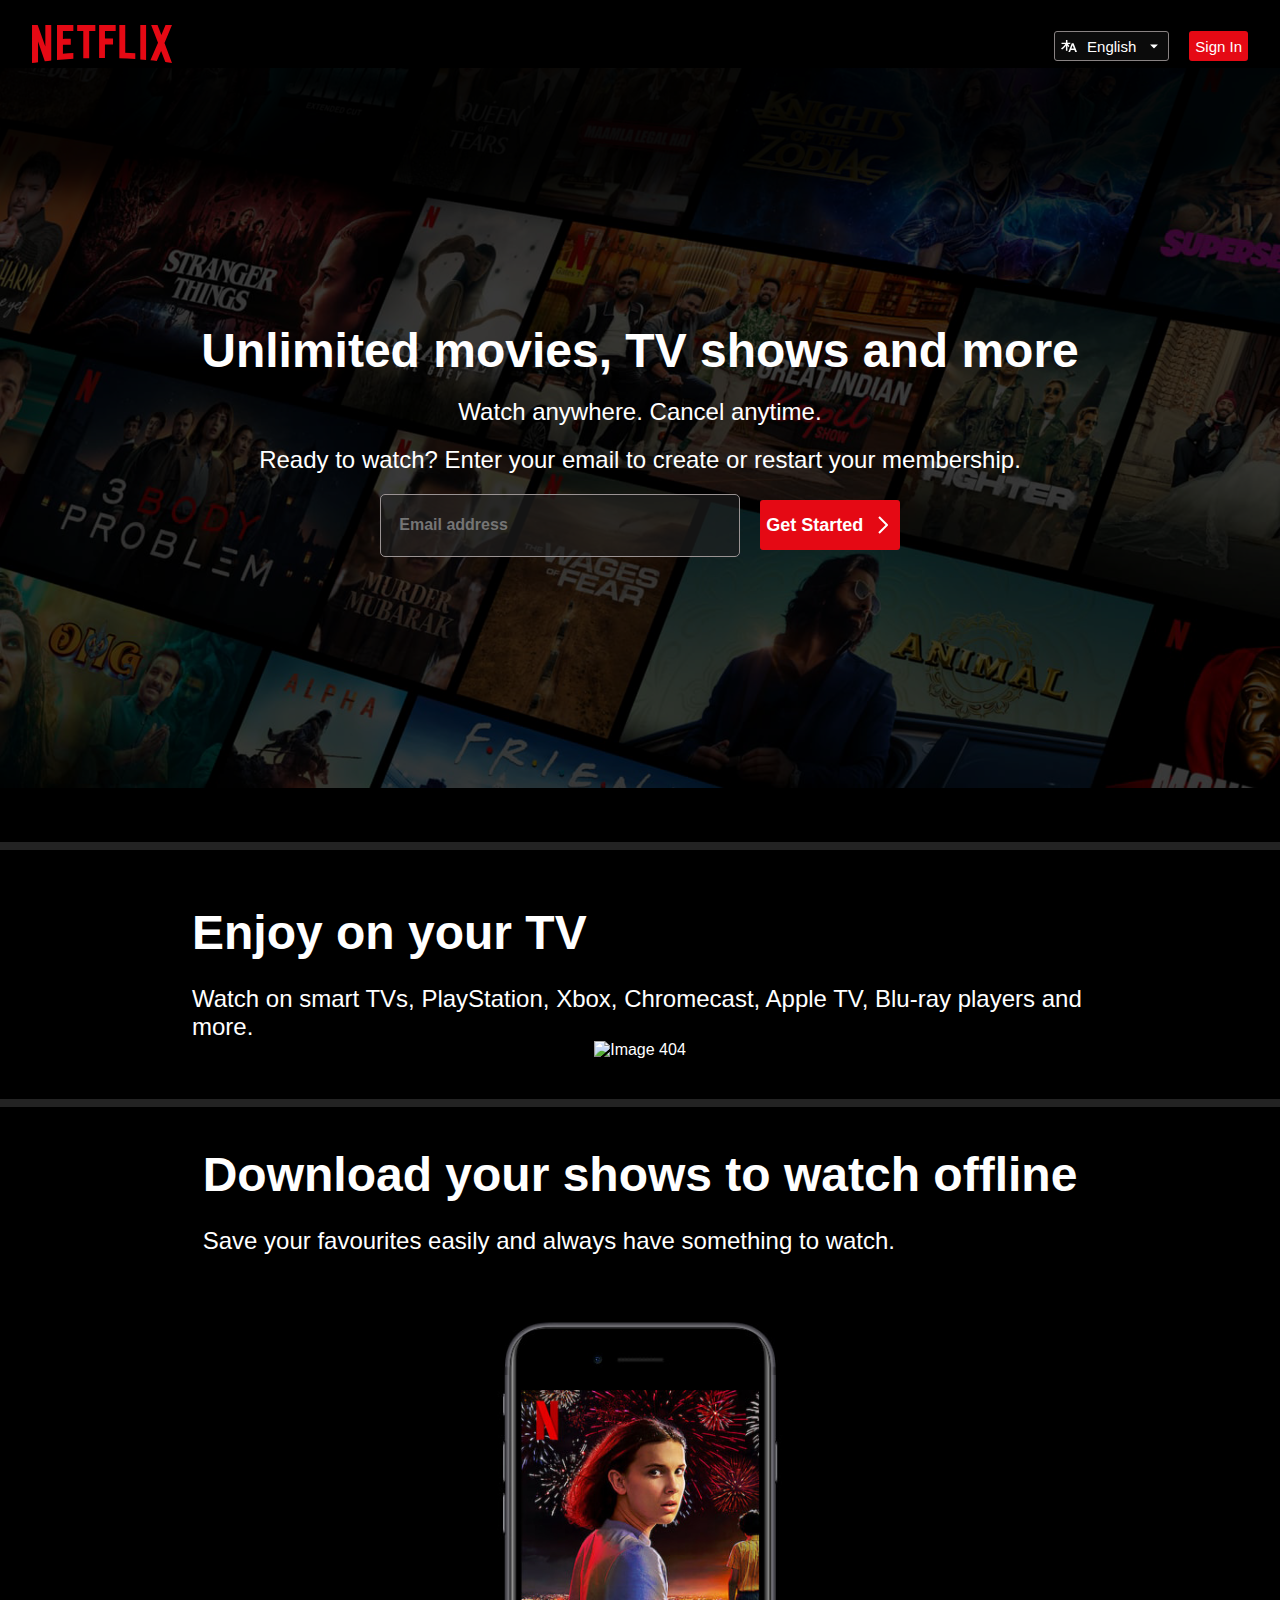
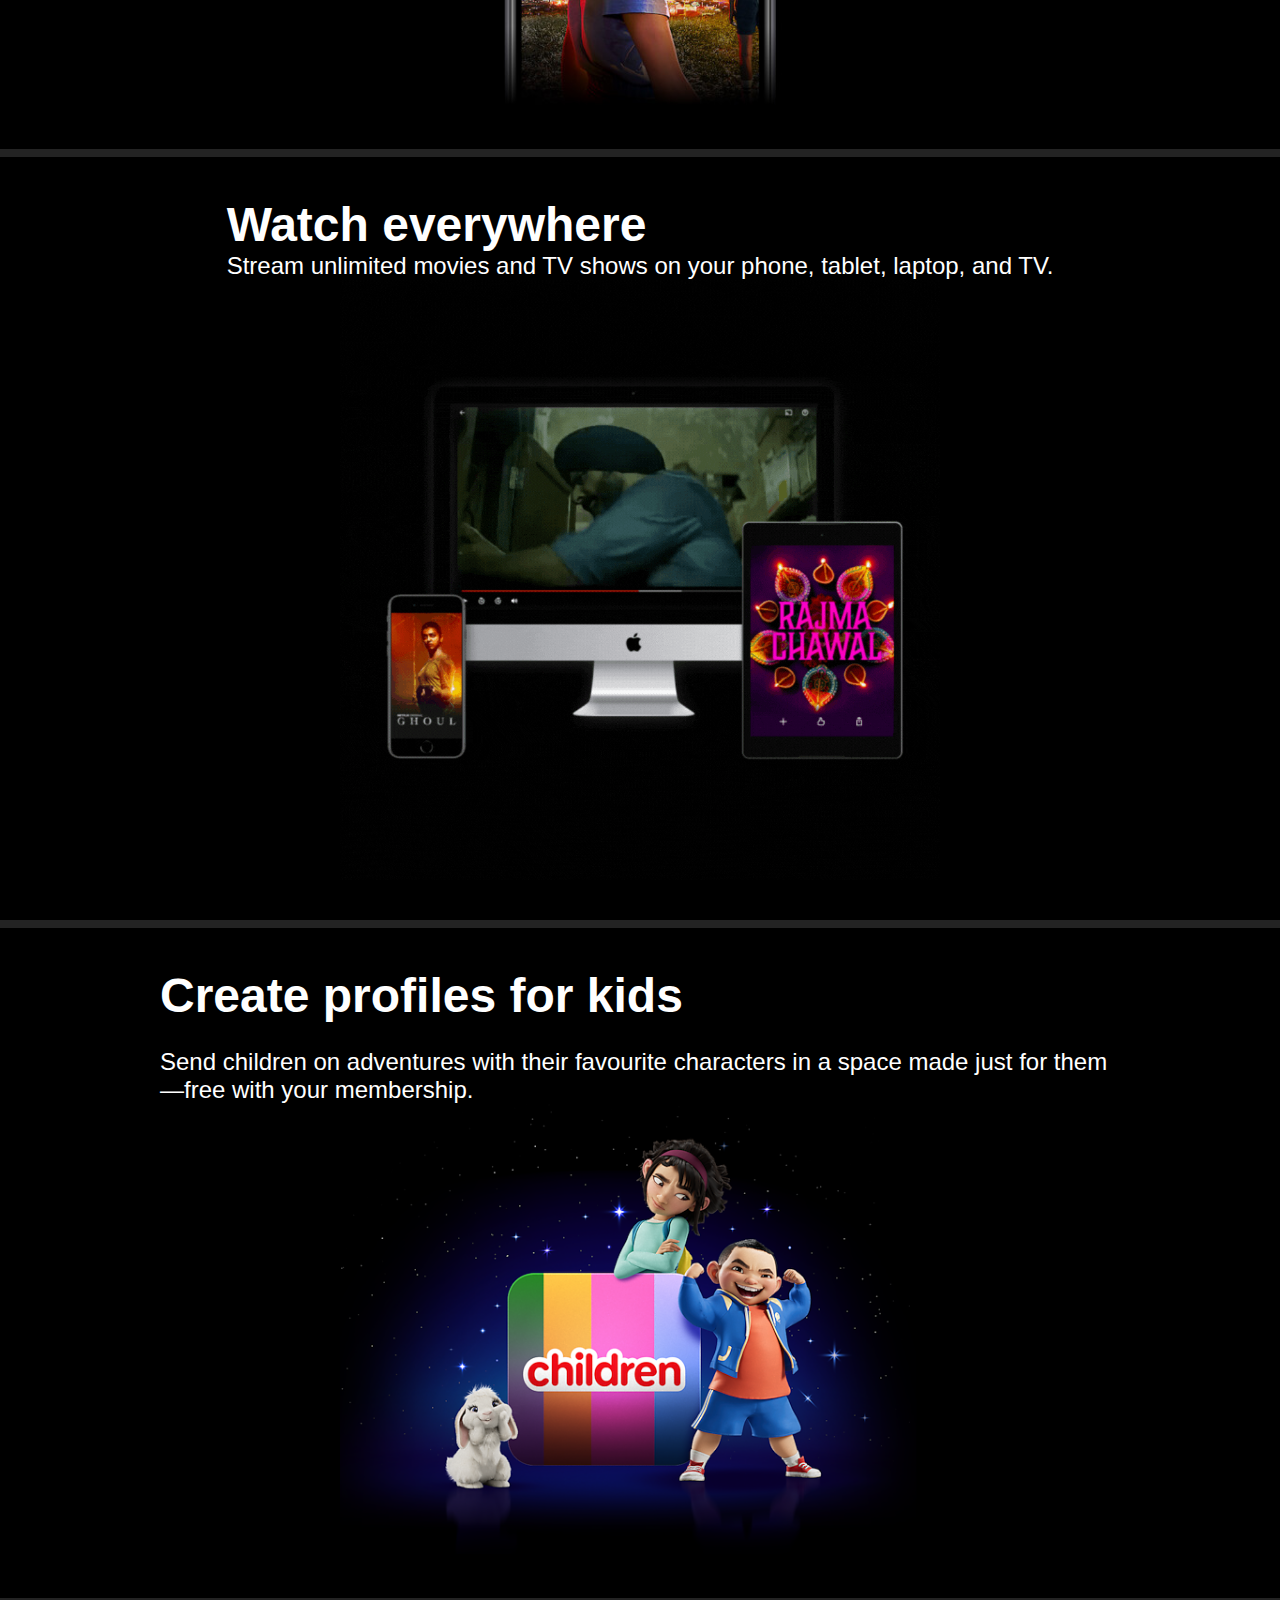
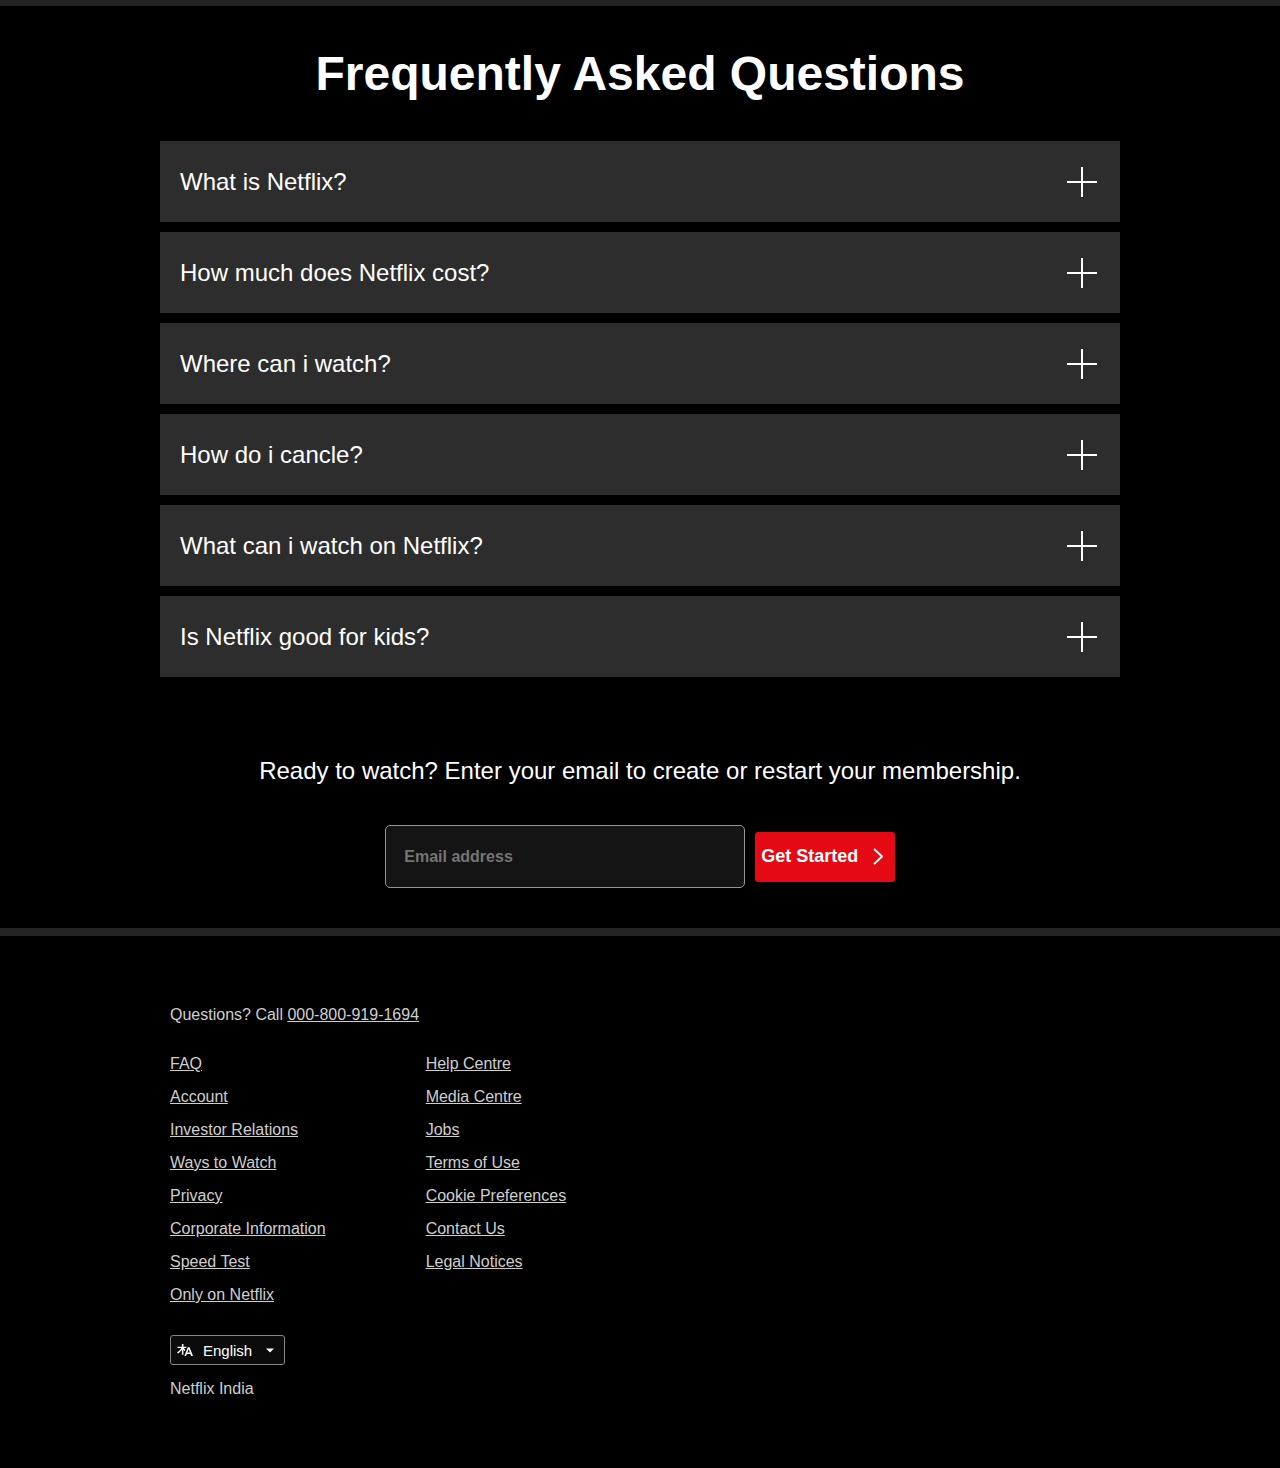
==== commit 99d68041: "23-April-24" ====
--- a/index.html
+++ b/index.html
@@ -6,7 +6,7 @@
     <meta name="viewport" content="width=device-width, initial-scale=1.0">
     <link rel="stylesheet" href="css/index.css">
     <link rel="icon" type="image/x-icon" href="assets/favicon.ico">
-    <title>Netflix India – Watch TV Shows Online, Watch Movies Online</title>
+    <title>Netflix India - Watch TV Shows Online, Watch Movies Online</title>
 </head>
 
 <body>
@@ -17,7 +17,7 @@
                 <button class="btn1"><img src="assets/images/lang.svg">
                     <p>English</p> <img src="assets/images/down-arrow-fill.svg">
                 </button>
-                <button class="btn2">Sign In</button>
+                <button class="btn2" id="btnsin">Sign In</button>
             </div>
         </nav>
         <div class="box">
@@ -29,7 +29,7 @@
             <span class="sub-heading">Ready to watch? Enter your email to create or restart your membership.</span>
             <div class="email-in">
                 <input type="email" placeholder="Email address">
-                <button class="btn3">Get Started <img src="assets/images/right-arrow.svg" alt=""></button>
+                <button class="btn3" id="btnsup">Get Started <img src="assets/images/right-arrow.svg" alt=""></button>
             </div>
         </div>
         <div class="line"></div>
@@ -115,7 +115,7 @@
                 membership.</span></div>
         <div class="email-in">
             <input type="email" placeholder="Email address">
-            <button class="btn3">Get Started <img src="assets/images/right-arrow.svg" alt=""></button>
+            <button class="btn3" id="btnsup">Get Started <img src="assets/images/right-arrow.svg" alt=""></button>
         </div>
     </section>
     <div class="line"></div>
@@ -202,7 +202,7 @@
         </div>
         </div>
     </footer>
-
+<script src="script.js"></script>
 </body>
 
 </html>--- a/css/index.css
+++ b/css/index.css
@@ -328,6 +328,8 @@
     .flink2{
         display: flex;
         gap: 100px;
+        margin: 0;
+        padding: 0;
     }
 }
 
